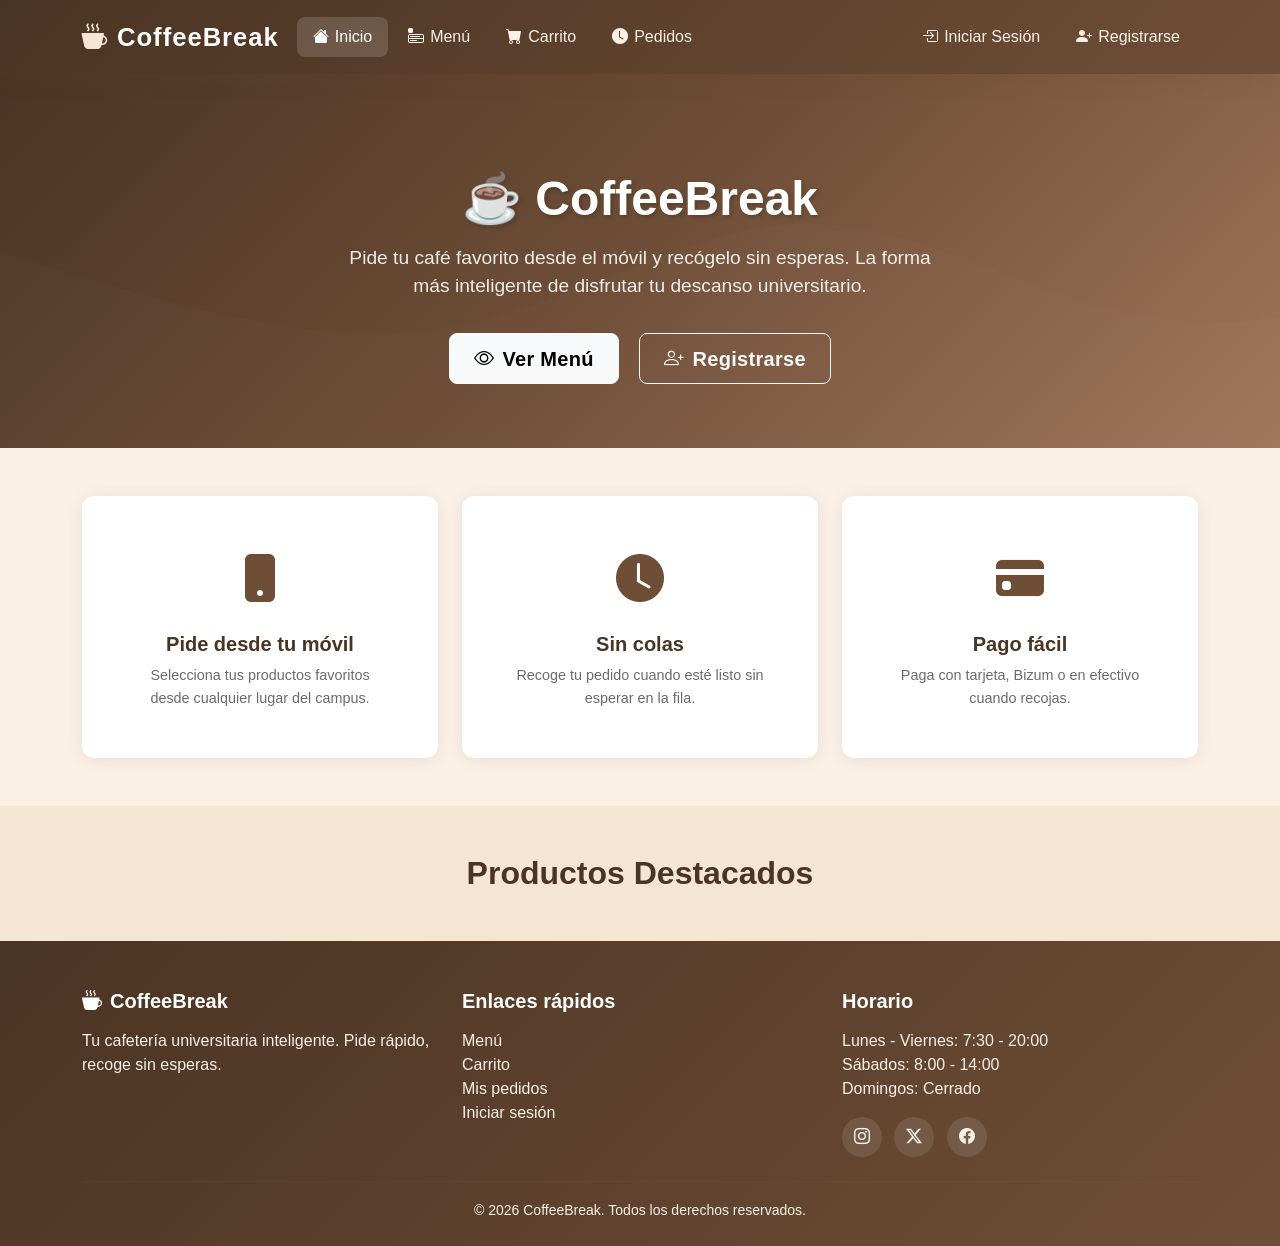
==== web/index.html @ a4898ccf "Initial commit: CoffeeBreak project - Full Stack web application for university cafeteria" ====
<!DOCTYPE html>
<html lang="es">
<head>
    <meta charset="UTF-8">
    <meta name="viewport" content="width=device-width, initial-scale=1.0">
    <title>CoffeeBreak - Cafetería Universitaria</title>
    <link href="https://cdn.jsdelivr.net/npm/bootstrap@5.3.0/dist/css/bootstrap.min.css" rel="stylesheet">
    <link href="https://cdn.jsdelivr.net/npm/bootstrap-icons@1.10.0/font/bootstrap-icons.css" rel="stylesheet">
    <link href="css/styles.css" rel="stylesheet">
</head>
<body>
    <div id="loaderGlobal" class="loader-container">
        <div class="loader"></div>
    </div>

    <div id="toastContainer" class="toast-container"></div>

    <nav class="navbar navbar-expand-lg navbar-dark sticky-top">
        <div class="container">
            <a class="navbar-brand" href="index.html"><i class="bi bi-cup-hot-fill"></i>CoffeeBreak</a>
            <button class="navbar-toggler" type="button" data-bs-toggle="collapse" data-bs-target="#navbarNav">
                <span class="navbar-toggler-icon"></span>
            </button>
            <div class="collapse navbar-collapse" id="navbarNav">
                <ul class="navbar-nav me-auto">
                    <li class="nav-item">
                        <a class="nav-link active" href="index.html"><i class="bi bi-house-fill"></i>Inicio</a>
                    </li>
                    <li class="nav-item">
                        <a class="nav-link" href="menu.html"><i class="bi bi-menu-app-fill"></i>Menú</a>
                    </li>
                    <li class="nav-item">
                        <a class="nav-link" href="carrito.html"><i class="bi bi-cart-fill"></i>Carrito <span class="carrito-badge">0</span></a>
                    </li>
                    <li class="nav-item">
                        <a class="nav-link" href="historial.html"><i class="bi bi-clock-fill"></i>Pedidos</a>
                    </li>
                </ul>
                <ul class="navbar-nav">
                    <li class="nav-item" id="navLogin">
                        <a class="nav-link" href="login.html"><i class="bi bi-box-arrow-in-right"></i>Iniciar Sesión</a>
                    </li>
                    <li class="nav-item" id="navRegistro">
                        <a class="nav-link" href="registro.html"><i class="bi bi-person-plus-fill"></i>Registrarse</a>
                    </li>
                    <li class="nav-item" id="navPerfil" style="display:none;">
                        <a class="nav-link" href="historial.html"><i class="bi bi-person-fill"></i><span id="navUsuario">Usuario</span></a>
                    </li>
                    <li class="nav-item" id="navCerrarSesion" style="display:none;">
                        <a class="nav-link" href="#" onclick="cerrarSesion()"><i class="bi bi-box-arrow-right"></i>Cerrar Sesión</a>
                    </li>
                </ul>
            </div>
        </div>
    </nav>

    <section class="hero-section">
        <div class="container position-relative">
            <h1 class="animacion-fade">☕ CoffeeBreak</h1>
            <p class="animacion-fade">Pide tu café favorito desde el móvil y recógelo sin esperas. La forma más inteligente de disfrutar tu descanso universitario.</p>
            <div class="mt-4 animacion-fade">
                <a href="menu.html" class="btn btn-light btn-lg me-3"><i class="bi bi-eye me-2"></i>Ver Menú</a>
                <a href="registro.html" class="btn btn-outline-light btn-lg"><i class="bi bi-person-plus me-2"></i>Registrarse</a>
            </div>
        </div>
    </section>

    <section class="py-5">
        <div class="container">
            <div class="row g-4">
                <div class="col-md-4 animacion-fade">
                    <div class="card text-center h-100 p-4">
                        <div class="card-body">
                            <i class="bi bi-phone-fill" style="font-size: 3rem; color: var(--color-cafe);"></i>
                            <h5 class="card-title mt-3">Pide desde tu móvil</h5>
                            <p class="card-text">Selecciona tus productos favoritos desde cualquier lugar del campus.</p>
                        </div>
                    </div>
                </div>
                <div class="col-md-4 animacion-fade">
                    <div class="card text-center h-100 p-4">
                        <div class="card-body">
                            <i class="bi bi-clock-fill" style="font-size: 3rem; color: var(--color-cafe);"></i>
                            <h5 class="card-title mt-3">Sin colas</h5>
                            <p class="card-text">Recoge tu pedido cuando esté listo sin esperar en la fila.</p>
                        </div>
                    </div>
                </div>
                <div class="col-md-4 animacion-fade">
                    <div class="card text-center h-100 p-4">
                        <div class="card-body">
                            <i class="bi bi-credit-card-fill" style="font-size: 3rem; color: var(--color-cafe);"></i>
                            <h5 class="card-title mt-3">Pago fácil</h5>
                            <p class="card-text">Paga con tarjeta, Bizum o en efectivo cuando recojas.</p>
                        </div>
                    </div>
                </div>
            </div>
        </div>
    </section>

    <section class="py-5" style="background: var(--color-beige);">
        <div class="container">
            <h2 class="text-center fw-bold mb-4" style="color: var(--color-cafe-oscuro);">Productos Destacados</h2>
            <div class="row g-4" id="destacadosContainer"></div>
        </div>
    </section>

    <footer class="footer">
        <div class="container">
            <div class="row g-4">
                <div class="col-md-4">
                    <h5><i class="bi bi-cup-hot-fill me-2"></i>CoffeeBreak</h5>
                    <p>Tu cafetería universitaria inteligente. Pide rápido, recoge sin esperas.</p>
                </div>
                <div class="col-md-4">
                    <h5>Enlaces rápidos</h5>
                    <ul class="list-unstyled">
                        <li><a href="menu.html">Menú</a></li>
                        <li><a href="carrito.html">Carrito</a></li>
                        <li><a href="historial.html">Mis pedidos</a></li>
                        <li><a href="login.html">Iniciar sesión</a></li>
                    </ul>
                </div>
                <div class="col-md-4">
                    <h5>Horario</h5>
                    <ul class="list-unstyled">
                        <li>Lunes - Viernes: 7:30 - 20:00</li>
                        <li>Sábados: 8:00 - 14:00</li>
                        <li>Domingos: Cerrado</li>
                    </ul>
                    <div class="social-icons mt-3">
                        <a href="#"><i class="bi bi-instagram"></i></a>
                        <a href="#"><i class="bi bi-twitter-x"></i></a>
                        <a href="#"><i class="bi bi-facebook"></i></a>
                    </div>
                </div>
            </div>
            <hr class="mt-4" style="border-color: rgba(255,255,255,0.1);">
            <p class="text-center mb-0"><small>&copy; 2026 CoffeeBreak. Todos los derechos reservados.</small></p>
        </div>
    </footer>

    <script src="https://cdn.jsdelivr.net/npm/bootstrap@5.3.0/dist/js/bootstrap.bundle.min.js"></script>
    <script src="js/api.js"></script>
    <script src="js/validaciones.js"></script>
    <script src="js/carrito.js"></script>
    <script src="js/main.js"></script>
    <script>
        document.addEventListener('DOMContentLoaded', async function() {
            try {
                const productos = await API.get(API.getBaseUrl() + '/api/productos');
                const destacados = productos.slice(0, 4);
                const container = document.getElementById('destacadosContainer');
                if (!container) return;
                if (destacados.length === 0) {
                    container.innerHTML = '<p class="text-center text-muted">No hay productos disponibles</p>';
                    return;
                }
                destacados.forEach(producto => {
                    const col = document.createElement('div');
                    col.className = 'col-md-6 col-lg-3';
                    col.innerHTML = `
                        <div class="card h-100 producto-card animacion-fade">
                            <div class="card-img-top d-flex align-items-center justify-content-center">
                                <i class="bi ${obtenerIconoProducto(producto.idCategoria)}" style="font-size: 3rem; color: var(--color-cafe);"></i>
                            </div>
                            <div class="card-body d-flex flex-column">
                                <h5 class="card-title">${producto.nombreProducto}</h5>
                                <p class="card-text flex-grow-1">${producto.descripcion || ''}</p>
                                <p class="precio">${producto.precio.toFixed(2)} €</p>
                                <button class="btn btn-primary w-100" onclick="Carrito.agregar({idProducto: ${producto.idProducto}, nombreProducto: '${producto.nombreProducto.replace(/'/g, "\\'")}', precio: ${producto.precio}}, 1)">
                                    <i class="bi bi-cart-plus me-2"></i>Añadir
                                </button>
                            </div>
                        </div>
                    `;
                    container.appendChild(col);
                });
            } catch (error) {
                console.error('Error cargando destacados:', error);
            }
        });

        function obtenerIconoProducto(idCategoria) {
            const iconos = {1: 'bi-cup-hot-fill', 2: 'bi-droplet-fill', 3: 'bi-basket-fill', 4: 'bi-egg-fried'};
            return iconos[idCategoria] || 'bi-box-seam-fill';
        }
    </script>
</body>
</html>
---- web/css/styles.css ----
:root {
    --color-cafe: #6F4E37;
    --color-cafe-claro: #A0765A;
    --color-cafe-oscuro: #4A3423;
    --color-beige: #F5E6D3;
    --color-beige-claro: #FAF0E6;
    --color-blanco: #FFFFFF;
    --color-texto: #2D2D2D;
    --color-texto-claro: #6B6B6B;
    --color-exito: #28A745;
    --color-peligro: #DC3545;
    --color-info: #17A2B8;
    --sombra-suave: 0 2px 15px rgba(111, 78, 55, 0.1);
    --sombra-media: 0 4px 20px rgba(111, 78, 55, 0.15);
    --sombra-fuerte: 0 8px 30px rgba(111, 78, 55, 0.2);
    --transicion: all 0.3s ease;
    --radio-borde: 12px;
}

* {
    margin: 0;
    padding: 0;
    box-sizing: border-box;
}

body {
    font-family: 'Segoe UI', Tahoma, Geneva, Verdana, sans-serif;
    background-color: var(--color-beige-claro);
    color: var(--color-texto);
    min-height: 100vh;
    display: flex;
    flex-direction: column;
}

.navbar {
    background: linear-gradient(135deg, var(--color-cafe-oscuro), var(--color-cafe)) !important;
    box-shadow: var(--sombra-media);
    padding: 0.8rem 0;
}

.navbar-brand {
    font-weight: 800;
    font-size: 1.6rem;
    color: var(--color-blanco) !important;
    letter-spacing: 1px;
}

.navbar-brand i {
    margin-right: 8px;
    color: var(--color-beige);
}

.nav-link {
    color: var(--color-beige-claro) !important;
    font-weight: 500;
    transition: var(--transicion);
    position: relative;
    padding: 0.5rem 1rem !important;
    margin: 0 2px;
    border-radius: 8px;
}

.nav-link:hover {
    background-color: rgba(255, 255, 255, 0.1);
    color: var(--color-blanco) !important;
    transform: translateY(-1px);
}

.nav-link.active {
    background-color: rgba(255, 255, 255, 0.15);
    color: var(--color-blanco) !important;
}

.nav-link i {
    margin-right: 6px;
}

.carrito-badge {
    background-color: var(--color-beige);
    color: var(--color-cafe-oscuro);
    font-size: 0.7rem;
    padding: 2px 6px;
    border-radius: 50%;
    margin-left: 4px;
    font-weight: 700;
}

.hero-section {
    background: linear-gradient(135deg, var(--color-cafe-oscuro), var(--color-cafe), var(--color-cafe-claro));
    color: var(--color-blanco);
    padding: 6rem 0 4rem;
    text-align: center;
    position: relative;
    overflow: hidden;
}

.hero-section::before {
    content: '';
    position: absolute;
    top: 0;
    left: 0;
    right: 0;
    bottom: 0;
    background: url('data:image/svg+xml,<svg xmlns="http://www.w3.org/2000/svg" viewBox="0 0 1440 320"><path fill="rgba(255,255,255,0.05)" d="M0,96L48,112C96,128,192,160,288,186.7C384,213,480,235,576,213.3C672,192,768,128,864,128C960,128,1056,192,1152,208C1248,224,1344,192,1392,176L1440,160L1440,320L1392,320C1344,320,1248,320,1152,320C1056,320,960,320,864,320C768,320,672,320,576,320C480,320,384,320,288,320C192,320,96,320,48,320L0,320Z"></path></svg>') no-repeat bottom;
    background-size: cover;
    opacity: 0.3;
}

.hero-section h1 {
    font-size: 3rem;
    font-weight: 800;
    margin-bottom: 1rem;
    text-shadow: 2px 2px 4px rgba(0,0,0,0.2);
}

.hero-section p {
    font-size: 1.2rem;
    opacity: 0.9;
    max-width: 600px;
    margin: 0 auto 2rem;
}

.card {
    background: var(--color-blanco);
    border: none;
    border-radius: var(--radio-borde);
    box-shadow: var(--sombra-suave);
    transition: var(--transicion);
    overflow: hidden;
    height: 100%;
}

.card:hover {
    transform: translateY(-5px);
    box-shadow: var(--sombra-fuerte);
}

.card-img-top {
    height: 200px;
    object-fit: cover;
    background: linear-gradient(135deg, var(--color-beige), var(--color-beige-claro));
}

.card-body {
    padding: 1.5rem;
}

.card-title {
    font-weight: 700;
    color: var(--color-cafe-oscuro);
    margin-bottom: 0.5rem;
}

.card-text {
    color: var(--color-texto-claro);
    font-size: 0.9rem;
    line-height: 1.6;
}

.card .precio {
    font-size: 1.4rem;
    font-weight: 800;
    color: var(--color-cafe);
    margin: 0.5rem 0;
}

.btn {
    border-radius: 8px;
    font-weight: 600;
    padding: 0.6rem 1.5rem;
    transition: var(--transicion);
    text-transform: none;
    letter-spacing: 0.3px;
}

.btn-primary {
    background: linear-gradient(135deg, var(--color-cafe), var(--color-cafe-claro));
    border: none;
    color: var(--color-blanco);
}

.btn-primary:hover {
    background: linear-gradient(135deg, var(--color-cafe-oscuro), var(--color-cafe));
    transform: translateY(-2px);
    box-shadow: 0 4px 15px rgba(111, 78, 55, 0.3);
}

.btn-outline-primary {
    border: 2px solid var(--color-cafe);
    color: var(--color-cafe);
    background: transparent;
}

.btn-outline-primary:hover {
    background: var(--color-cafe);
    color: var(--color-blanco);
    transform: translateY(-2px);
}

.btn-danger {
    background: linear-gradient(135deg, var(--color-peligro), #c82333);
    border: none;
}

.btn-danger:hover {
    transform: translateY(-2px);
    box-shadow: 0 4px 15px rgba(220, 53, 69, 0.3);
}

.btn-success {
    background: linear-gradient(135deg, var(--color-exito), #218838);
    border: none;
}

.btn-success:hover {
    transform: translateY(-2px);
    box-shadow: 0 4px 15px rgba(40, 167, 69, 0.3);
}

.form-control {
    border-radius: 8px;
    border: 2px solid #E8D5C4;
    padding: 0.7rem 1rem;
    transition: var(--transicion);
}

.form-control:focus {
    border-color: var(--color-cafe);
    box-shadow: 0 0 0 0.2rem rgba(111, 78, 55, 0.15);
}

.form-label {
    font-weight: 600;
    color: var(--color-cafe-oscuro);
    margin-bottom: 0.4rem;
}

.page-header {
    background: linear-gradient(135deg, var(--color-cafe-oscuro), var(--color-cafe));
    color: var(--color-blanco);
    padding: 3rem 0;
    margin-bottom: 2rem;
}

.page-header h1 {
    font-weight: 800;
    margin-bottom: 0.5rem;
}

.page-header p {
    opacity: 0.9;
    margin: 0;
}

.categoria-btn {
    border: 2px solid var(--color-cafe);
    color: var(--color-cafe);
    background: var(--color-blanco);
    border-radius: 25px;
    padding: 0.5rem 1.5rem;
    font-weight: 600;
    transition: var(--transicion);
    cursor: pointer;
}

.categoria-btn:hover, .categoria-btn.active {
    background: var(--color-cafe);
    color: var(--color-blanco);
    transform: translateY(-2px);
}

.carrito-item {
    background: var(--color-blanco);
    border-radius: var(--radio-borde);
    padding: 1.5rem;
    margin-bottom: 1rem;
    box-shadow: var(--sombra-suave);
    transition: var(--transicion);
}

.carrito-item:hover {
    box-shadow: var(--sombra-media);
}

.carrito-item .item-nombre {
    font-weight: 700;
    color: var(--color-cafe-oscuro);
}

.carrito-item .item-precio {
    color: var(--color-cafe);
    font-weight: 700;
}

.carrito-resumen {
    background: var(--color-blanco);
    border-radius: var(--radio-borde);
    padding: 2rem;
    box-shadow: var(--sombra-suave);
    position: sticky;
    top: 100px;
}

.carrito-resumen h5 {
    font-weight: 700;
    color: var(--color-cafe-oscuro);
    margin-bottom: 1.5rem;
    padding-bottom: 1rem;
    border-bottom: 2px solid var(--color-beige);
}

.carrito-resumen .resumen-linea {
    display: flex;
    justify-content: space-between;
    padding: 0.5rem 0;
    color: var(--color-texto-claro);
}

.carrito-resumen .resumen-total {
    display: flex;
    justify-content: space-between;
    padding: 1rem 0 0;
    margin-top: 0.5rem;
    border-top: 2px solid var(--color-beige);
    font-size: 1.2rem;
    font-weight: 800;
    color: var(--color-cafe-oscuro);
}

.metodo-pago-card {
    border: 2px solid #E8D5C4;
    border-radius: var(--radio-borde);
    padding: 1.5rem;
    cursor: pointer;
    transition: var(--transicion);
    text-align: center;
}

.metodo-pago-card:hover, .metodo-pago-card.selected {
    border-color: var(--color-cafe);
    background-color: var(--color-beige-claro);
    transform: translateY(-3px);
}

.metodo-pago-card i {
    font-size: 2.5rem;
    color: var(--color-cafe);
    margin-bottom: 0.5rem;
}

.metodo-pago-card h6 {
    font-weight: 700;
    color: var(--color-cafe-oscuro);
    margin: 0;
}

.estado-badge {
    padding: 0.4rem 1rem;
    border-radius: 25px;
    font-size: 0.85rem;
    font-weight: 600;
}

.estado-pendiente {
    background-color: #FFF3CD;
    color: #856404;
}

.estado-preparacion {
    background-color: #CCE5FF;
    color: #004085;
}

.estado-listo {
    background-color: #D4EDDA;
    color: #155724;
}

.estado-entregado {
    background-color: #E2E3E5;
    color: #383D41;
}

.footer {
    background: linear-gradient(135deg, var(--color-cafe-oscuro), var(--color-cafe));
    color: var(--color-beige-claro);
    padding: 3rem 0 1.5rem;
    margin-top: auto;
}

.footer h5 {
    font-weight: 700;
    color: var(--color-blanco);
    margin-bottom: 1rem;
}

.footer a {
    color: var(--color-beige-claro);
    text-decoration: none;
    transition: var(--transicion);
}

.footer a:hover {
    color: var(--color-blanco);
    padding-left: 5px;
}

.footer .social-icons a {
    display: inline-block;
    width: 40px;
    height: 40px;
    line-height: 40px;
    text-align: center;
    background: rgba(255,255,255,0.1);
    border-radius: 50%;
    margin-right: 8px;
    transition: var(--transicion);
}

.footer .social-icons a:hover {
    background: var(--color-blanco);
    color: var(--color-cafe);
    padding-left: 0;
}

.toast-container {
    position: fixed;
    top: 90px;
    right: 20px;
    z-index: 9999;
}

.loader-container {
    position: fixed;
    top: 0;
    left: 0;
    right: 0;
    bottom: 0;
    background: rgba(255,255,255,0.9);
    display: flex;
    justify-content: center;
    align-items: center;
    z-index: 99999;
    display: none;
}

.loader {
    width: 60px;
    height: 60px;
    border: 4px solid var(--color-beige);
    border-top: 4px solid var(--color-cafe);
    border-radius: 50%;
    animation: spin 0.8s linear infinite;
}

@keyframes spin {
    0% { transform: rotate(0deg); }
    100% { transform: rotate(360deg); }
}

.auth-container {
    max-width: 450px;
    margin: 3rem auto;
}

.auth-card {
    background: var(--color-blanco);
    border-radius: var(--radio-borde);
    box-shadow: var(--sombra-fuerte);
    padding: 2.5rem;
}

.auth-card h3 {
    color: var(--color-cafe-oscuro);
    font-weight: 800;
    margin-bottom: 0.5rem;
    text-align: center;
}

.auth-card .subtitle {
    color: var(--color-texto-claro);
    text-align: center;
    margin-bottom: 2rem;
}

.auth-card .auth-icon {
    width: 80px;
    height: 80px;
    background: linear-gradient(135deg, var(--color-beige), var(--color-beige-claro));
    border-radius: 50%;
    display: flex;
    align-items: center;
    justify-content: center;
    margin: 0 auto 1.5rem;
}

.auth-card .auth-icon i {
    font-size: 2.5rem;
    color: var(--color-cafe);
}

.animacion-fade {
    animation: fadeIn 0.5s ease;
}

@keyframes fadeIn {
    from { opacity: 0; transform: translateY(20px); }
    to { opacity: 1; transform: translateY(0); }
}

.animacion-slide {
    animation: slideIn 0.4s ease;
}

@keyframes slideIn {
    from { opacity: 0; transform: translateX(-20px); }
    to { opacity: 1; transform: translateX(0); }
}

.producto-card .card-img-top {
    height: 180px;
    display: flex;
    align-items: center;
    justify-content: center;
    font-size: 3rem;
    color: var(--color-cafe);
}

.cantidad-control {
    display: inline-flex;
    align-items: center;
    border: 2px solid #E8D5C4;
    border-radius: 8px;
    overflow: hidden;
}

.cantidad-control button {
    border: none;
    background: var(--color-beige-claro);
    padding: 0.4rem 0.8rem;
    font-weight: 700;
    cursor: pointer;
    transition: var(--transicion);
    color: var(--color-cafe-oscuro);
}

.cantidad-control button:hover {
    background: var(--color-beige);
}

.cantidad-control input {
    width: 50px;
    text-align: center;
    border: none;
    padding: 0.4rem;
    font-weight: 600;
}

.empty-state {
    text-align: center;
    padding: 4rem 2rem;
}

.empty-state i {
    font-size: 4rem;
    color: var(--color-texto-claro);
    opacity: 0.3;
    margin-bottom: 1rem;
}

.empty-state h4 {
    color: var(--color-texto-claro);
    margin-bottom: 0.5rem;
}

@media (max-width: 768px) {
    .hero-section h1 {
        font-size: 2rem;
    }
    .hero-section p {
        font-size: 1rem;
    }
    .page-header {
        padding: 2rem 0;
    }
    .auth-container {
        margin: 2rem 1rem;
    }
    .card-img-top {
        height: 150px;
    }
}

@media (max-width: 576px) {
    .navbar-brand {
        font-size: 1.2rem;
    }
    .hero-section {
        padding: 4rem 0 3rem;
    }
    .hero-section h1 {
        font-size: 1.6rem;
    }
}
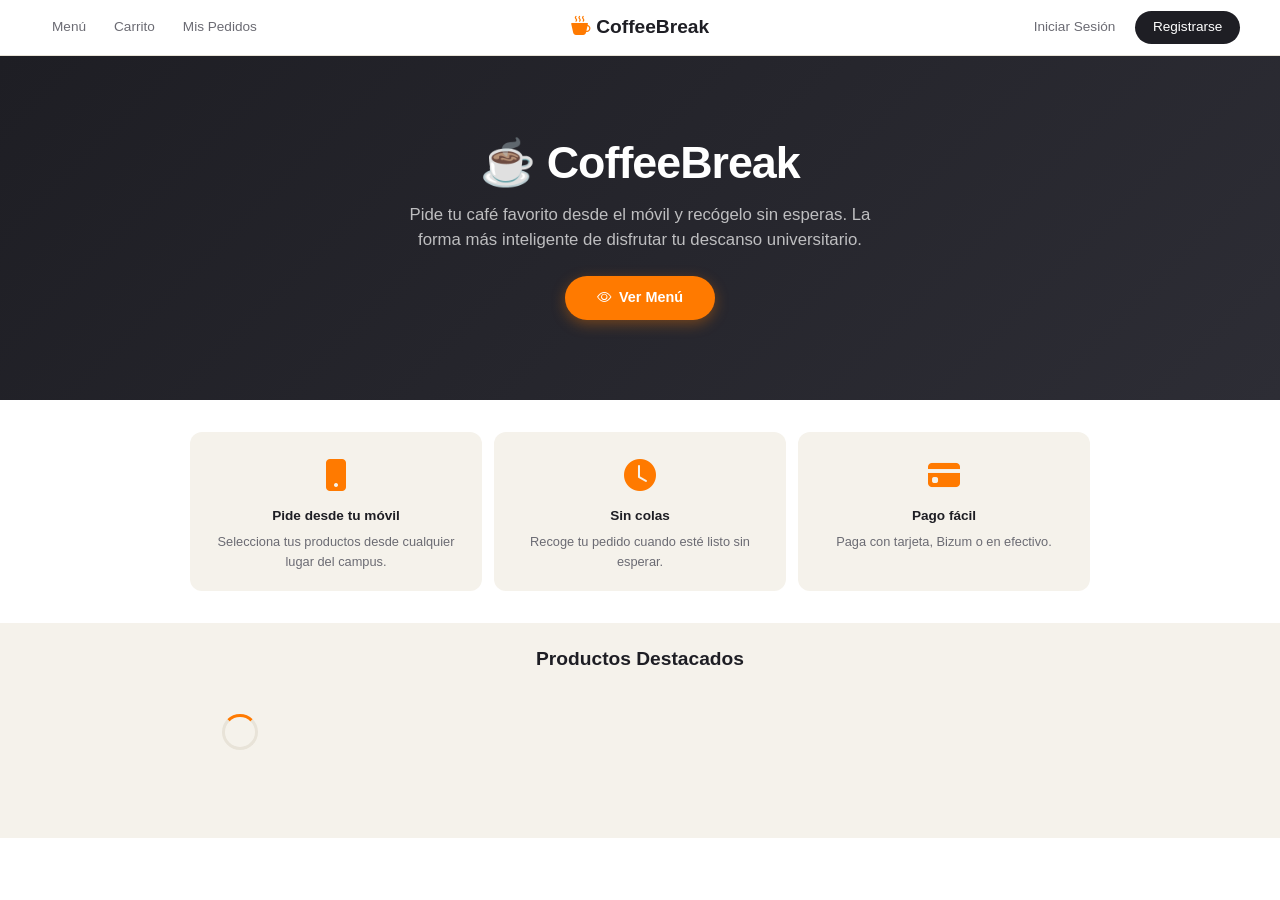
==== commit 5a766f94: "feat: diseño responsive, desktop nav y mejoras en historial" ====
--- a/web/index.html
+++ b/web/index.html
@@ -2,7 +2,7 @@
 <html lang="es">
 <head>
     <meta charset="UTF-8">
-    <meta name="viewport" content="width=device-width, initial-scale=1.0">
+    <meta name="viewport" content="width=device-width, initial-scale=1.0, maximum-scale=1.0, user-scalable=no">
     <title>CoffeeBreak - Cafetería Universitaria</title>
     <link href="https://cdn.jsdelivr.net/npm/bootstrap@5.3.0/dist/css/bootstrap.min.css" rel="stylesheet">
     <link href="https://cdn.jsdelivr.net/npm/bootstrap-icons@1.10.0/font/bootstrap-icons.css" rel="stylesheet">
@@ -12,134 +12,110 @@
     <div id="loaderGlobal" class="loader-container">
         <div class="loader"></div>
     </div>
-
     <div id="toastContainer" class="toast-container"></div>
 
-    <nav class="navbar navbar-expand-lg navbar-dark sticky-top">
-        <div class="container">
-            <a class="navbar-brand" href="index.html"><i class="bi bi-cup-hot-fill"></i>CoffeeBreak</a>
-            <button class="navbar-toggler" type="button" data-bs-toggle="collapse" data-bs-target="#navbarNav">
-                <span class="navbar-toggler-icon"></span>
-            </button>
-            <div class="collapse navbar-collapse" id="navbarNav">
-                <ul class="navbar-nav me-auto">
-                    <li class="nav-item">
-                        <a class="nav-link active" href="index.html"><i class="bi bi-house-fill"></i>Inicio</a>
-                    </li>
-                    <li class="nav-item">
-                        <a class="nav-link" href="menu.html"><i class="bi bi-menu-app-fill"></i>Menú</a>
-                    </li>
-                    <li class="nav-item">
-                        <a class="nav-link" href="carrito.html"><i class="bi bi-cart-fill"></i>Carrito <span class="carrito-badge">0</span></a>
-                    </li>
-                    <li class="nav-item">
-                        <a class="nav-link" href="historial.html"><i class="bi bi-clock-fill"></i>Pedidos</a>
-                    </li>
-                </ul>
-                <ul class="navbar-nav">
-                    <li class="nav-item" id="navLogin">
-                        <a class="nav-link" href="login.html"><i class="bi bi-box-arrow-in-right"></i>Iniciar Sesión</a>
-                    </li>
-                    <li class="nav-item" id="navRegistro">
-                        <a class="nav-link" href="registro.html"><i class="bi bi-person-plus-fill"></i>Registrarse</a>
-                    </li>
-                    <li class="nav-item" id="navPerfil" style="display:none;">
-                        <a class="nav-link" href="historial.html"><i class="bi bi-person-fill"></i><span id="navUsuario">Usuario</span></a>
-                    </li>
-                    <li class="nav-item" id="navCerrarSesion" style="display:none;">
-                        <a class="nav-link" href="#" onclick="cerrarSesion()"><i class="bi bi-box-arrow-right"></i>Cerrar Sesión</a>
-                    </li>
-                </ul>
+    <!-- DESKTOP NAV -->
+    <nav class="desktop-nav">
+        <div class="dnav-inner">
+            <div class="dnav-left">
+                <div class="dnav-links">
+                    <a href="menu.html">Menú</a>
+                    <a href="carrito.html">Carrito</a>
+                    <a href="historial.html">Mis Pedidos</a>
+                </div>
+            </div>
+            <a href="index.html" class="dnav-center dnav-brand"><i class="bi bi-cup-hot-fill"></i>CoffeeBreak</a>
+            <div class="dnav-right">
+                <div class="dnav-guest">
+                    <a href="login.html">Iniciar Sesión</a>
+                    <a href="registro.html" class="dnav-btn">Registrarse</a>
+                </div>
+                <div class="dnav-user">
+                    <span class="dnav-user-name"><i class="bi bi-person-fill"></i><span id="dnavUserName">Usuario</span></span>
+                    <a href="#" onclick="cerrarSesion()">Cerrar Sesión</a>
+                </div>
             </div>
         </div>
     </nav>
 
-    <section class="hero-section">
-        <div class="container position-relative">
-            <h1 class="animacion-fade">☕ CoffeeBreak</h1>
-            <p class="animacion-fade">Pide tu café favorito desde el móvil y recógelo sin esperas. La forma más inteligente de disfrutar tu descanso universitario.</p>
-            <div class="mt-4 animacion-fade">
-                <a href="menu.html" class="btn btn-light btn-lg me-3"><i class="bi bi-eye me-2"></i>Ver Menú</a>
-                <a href="registro.html" class="btn btn-outline-light btn-lg"><i class="bi bi-person-plus me-2"></i>Registrarse</a>
+    <!-- DRAWER OVERLAY -->
+    <div class="drawer-overlay" id="drawerOverlay" onclick="cerrarDrawer()"></div>
+
+    <!-- DRAWER -->
+    <div class="drawer" id="drawer">
+        <div class="drawer-header">
+            <div class="brand"><i class="bi bi-cup-hot-fill"></i> CoffeeBreak</div>
+        </div>
+        <div class="drawer-user nav-user" style="display:none;">
+            <div class="avatar" id="drawerAvatar">U</div>
+            <div>
+                <div class="user-name" id="drawerUserName">Usuario</div>
+                <div class="user-email" id="drawerUserEmail">usuario@email.com</div>
+            </div>
+        </div>
+        <div class="drawer-nav">
+            <a href="index.html" class="active"><i class="bi bi-house-fill"></i>Inicio</a>
+            <a href="menu.html"><i class="bi bi-menu-app-fill"></i>Menú</a>
+            <a href="carrito.html"><i class="bi bi-cart-fill"></i>Carrito</a>
+            <a href="historial.html"><i class="bi bi-clock-fill"></i>Mis Pedidos</a>
+            <a href="login.html" class="nav-guest"><i class="bi bi-box-arrow-in-right"></i>Iniciar Sesión</a>
+            <a href="registro.html" class="nav-guest"><i class="bi bi-person-plus-fill"></i>Registrarse</a>
+            <a href="#" class="nav-user" style="display:none;" onclick="cerrarSesion()"><i class="bi bi-box-arrow-right"></i>Cerrar Sesión</a>
+        </div>
+        <div class="drawer-footer">
+            <small style="color:var(--texto-claro);">CoffeeBreak v1.0</small>
+        </div>
+    </div>
+
+    <!-- APP BAR -->
+    <div class="app-bar">
+        <button class="btn-icon" onclick="abrirDrawer()"><i class="bi bi-list"></i></button>
+        <a href="index.html" class="brand"><i class="bi bi-cup-hot-fill"></i>CoffeeBreak</a>
+        <div class="app-bar-right">
+            <a href="carrito.html" class="btn-icon">
+                <i class="bi bi-cart-fill"></i>
+                <span class="carrito-badge-mobile" id="cartBadgeMobile">0</span>
+            </a>
+        </div>
+    </div>
+
+    <!-- HERO -->
+    <section class="hero-modern">
+        <h1>☕ CoffeeBreak</h1>
+        <p>Pide tu café favorito desde el móvil y recógelo sin esperas. La forma más inteligente de disfrutar tu descanso universitario.</p>
+        <a href="menu.html" class="btn-hero"><i class="bi bi-eye me-2"></i>Ver Menú</a>
+    </section>
+
+    <!-- FEATURES -->
+    <section style="padding:2rem 1rem;">
+        <div style="display:grid; grid-template-columns:1fr 1fr 1fr; gap:0.75rem; max-width:900px; margin:0 auto;">
+            <div style="background:var(--avena); border-radius:var(--radio); padding:1.25rem; text-align:center;">
+                <i class="bi bi-phone-fill" style="font-size:2rem; color:var(--caramelo);"></i>
+                <h5 style="font-weight:700; font-size:0.85rem; margin-top:0.5rem; color:var(--espresso);">Pide desde tu móvil</h5>
+                <p style="font-size:0.8rem; color:var(--texto-secundario); margin:0;">Selecciona tus productos desde cualquier lugar del campus.</p>
+            </div>
+            <div style="background:var(--avena); border-radius:var(--radio); padding:1.25rem; text-align:center;">
+                <i class="bi bi-clock-fill" style="font-size:2rem; color:var(--caramelo);"></i>
+                <h5 style="font-weight:700; font-size:0.85rem; margin-top:0.5rem; color:var(--espresso);">Sin colas</h5>
+                <p style="font-size:0.8rem; color:var(--texto-secundario); margin:0;">Recoge tu pedido cuando esté listo sin esperar.</p>
+            </div>
+            <div style="background:var(--avena); border-radius:var(--radio); padding:1.25rem; text-align:center;">
+                <i class="bi bi-credit-card-fill" style="font-size:2rem; color:var(--caramelo);"></i>
+                <h5 style="font-weight:700; font-size:0.85rem; margin-top:0.5rem; color:var(--espresso);">Pago fácil</h5>
+                <p style="font-size:0.8rem; color:var(--texto-secundario); margin:0;">Paga con tarjeta, Bizum o en efectivo.</p>
             </div>
         </div>
     </section>
 
-    <section class="py-5">
-        <div class="container">
-            <div class="row g-4">
-                <div class="col-md-4 animacion-fade">
-                    <div class="card text-center h-100 p-4">
-                        <div class="card-body">
-                            <i class="bi bi-phone-fill" style="font-size: 3rem; color: var(--color-cafe);"></i>
-                            <h5 class="card-title mt-3">Pide desde tu móvil</h5>
-                            <p class="card-text">Selecciona tus productos favoritos desde cualquier lugar del campus.</p>
-                        </div>
-                    </div>
-                </div>
-                <div class="col-md-4 animacion-fade">
-                    <div class="card text-center h-100 p-4">
-                        <div class="card-body">
-                            <i class="bi bi-clock-fill" style="font-size: 3rem; color: var(--color-cafe);"></i>
-                            <h5 class="card-title mt-3">Sin colas</h5>
-                            <p class="card-text">Recoge tu pedido cuando esté listo sin esperar en la fila.</p>
-                        </div>
-                    </div>
-                </div>
-                <div class="col-md-4 animacion-fade">
-                    <div class="card text-center h-100 p-4">
-                        <div class="card-body">
-                            <i class="bi bi-credit-card-fill" style="font-size: 3rem; color: var(--color-cafe);"></i>
-                            <h5 class="card-title mt-3">Pago fácil</h5>
-                            <p class="card-text">Paga con tarjeta, Bizum o en efectivo cuando recojas.</p>
-                        </div>
-                    </div>
-                </div>
+    <!-- DESTACADOS -->
+    <section style="padding:1.5rem 1rem 2.5rem; background:var(--avena);">
+        <h2 style="font-weight:800; font-size:1.2rem; text-align:center; color:var(--espresso); margin-bottom:1rem;">Productos Destacados</h2>
+        <div class="product-grid" id="destacadosContainer" style="max-width:900px; margin:0 auto;">
+            <div style="grid-column:1/-1; text-align:center; padding:1rem;">
+                <div class="loader"></div>
             </div>
         </div>
     </section>
-
-    <section class="py-5" style="background: var(--color-beige);">
-        <div class="container">
-            <h2 class="text-center fw-bold mb-4" style="color: var(--color-cafe-oscuro);">Productos Destacados</h2>
-            <div class="row g-4" id="destacadosContainer"></div>
-        </div>
-    </section>
-
-    <footer class="footer">
-        <div class="container">
-            <div class="row g-4">
-                <div class="col-md-4">
-                    <h5><i class="bi bi-cup-hot-fill me-2"></i>CoffeeBreak</h5>
-                    <p>Tu cafetería universitaria inteligente. Pide rápido, recoge sin esperas.</p>
-                </div>
-                <div class="col-md-4">
-                    <h5>Enlaces rápidos</h5>
-                    <ul class="list-unstyled">
-                        <li><a href="menu.html">Menú</a></li>
-                        <li><a href="carrito.html">Carrito</a></li>
-                        <li><a href="historial.html">Mis pedidos</a></li>
-                        <li><a href="login.html">Iniciar sesión</a></li>
-                    </ul>
-                </div>
-                <div class="col-md-4">
-                    <h5>Horario</h5>
-                    <ul class="list-unstyled">
-                        <li>Lunes - Viernes: 7:30 - 20:00</li>
-                        <li>Sábados: 8:00 - 14:00</li>
-                        <li>Domingos: Cerrado</li>
-                    </ul>
-                    <div class="social-icons mt-3">
-                        <a href="#"><i class="bi bi-instagram"></i></a>
-                        <a href="#"><i class="bi bi-twitter-x"></i></a>
-                        <a href="#"><i class="bi bi-facebook"></i></a>
-                    </div>
-                </div>
-            </div>
-            <hr class="mt-4" style="border-color: rgba(255,255,255,0.1);">
-            <p class="text-center mb-0"><small>&copy; 2026 CoffeeBreak. Todos los derechos reservados.</small></p>
-        </div>
-    </footer>
 
     <script src="https://cdn.jsdelivr.net/npm/bootstrap@5.3.0/dist/js/bootstrap.bundle.min.js"></script>
     <script src="js/api.js"></script>
@@ -154,38 +130,33 @@
                 const container = document.getElementById('destacadosContainer');
                 if (!container) return;
                 if (destacados.length === 0) {
-                    container.innerHTML = '<p class="text-center text-muted">No hay productos disponibles</p>';
+                    container.innerHTML = '<p style="grid-column:1/-1; text-align:center; color:var(--texto-secundario);">No hay productos disponibles</p>';
                     return;
                 }
+                container.innerHTML = '';
                 destacados.forEach(producto => {
-                    const col = document.createElement('div');
-                    col.className = 'col-md-6 col-lg-3';
-                    col.innerHTML = `
-                        <div class="card h-100 producto-card animacion-fade">
-                            <div class="card-img-top d-flex align-items-center justify-content-center">
-                                <i class="bi ${obtenerIconoProducto(producto.idCategoria)}" style="font-size: 3rem; color: var(--color-cafe);"></i>
-                            </div>
-                            <div class="card-body d-flex flex-column">
-                                <h5 class="card-title">${producto.nombreProducto}</h5>
-                                <p class="card-text flex-grow-1">${producto.descripcion || ''}</p>
-                                <p class="precio">${producto.precio.toFixed(2)} €</p>
-                                <button class="btn btn-primary w-100" onclick="Carrito.agregar({idProducto: ${producto.idProducto}, nombreProducto: '${producto.nombreProducto.replace(/'/g, "\\'")}', precio: ${producto.precio}}, 1)">
-                                    <i class="bi bi-cart-plus me-2"></i>Añadir
+                    const iconos = {1:'bi-cup-hot-fill', 2:'bi-droplet-fill', 3:'bi-basket-fill', 4:'bi-egg-fried'};
+                    const icono = iconos[producto.idCategoria] || 'bi-box-seam-fill';
+                    const div = document.createElement('div');
+                    div.className = 'prod-card';
+                    div.innerHTML = `
+                        <div class="prod-img"><i class="bi ${icono}"></i></div>
+                        <div class="prod-body">
+                            <div class="prod-name">${producto.nombreProducto}</div>
+                            <div style="display:flex; justify-content:space-between; align-items:center; margin-top:0.35rem;">
+                                <span class="prod-price">${producto.precio.toFixed(2)} €</span>
+                                <button class="prod-add" onclick="Carrito.agregar({idProducto: ${producto.idProducto}, nombreProducto: '${producto.nombreProducto.replace(/'/g, "\\'")}', precio: ${producto.precio}}, 1)">
+                                    <i class="bi bi-plus-lg"></i>
                                 </button>
                             </div>
                         </div>
                     `;
-                    container.appendChild(col);
+                    container.appendChild(div);
                 });
             } catch (error) {
                 console.error('Error cargando destacados:', error);
             }
         });
-
-        function obtenerIconoProducto(idCategoria) {
-            const iconos = {1: 'bi-cup-hot-fill', 2: 'bi-droplet-fill', 3: 'bi-basket-fill', 4: 'bi-egg-fried'};
-            return iconos[idCategoria] || 'bi-box-seam-fill';
-        }
     </script>
 </body>
 </html>
--- a/web/css/styles.css
+++ b/web/css/styles.css
@@ -1,604 +1,1522 @@
 :root {
-    --color-cafe: #6F4E37;
-    --color-cafe-claro: #A0765A;
-    --color-cafe-oscuro: #4A3423;
-    --color-beige: #F5E6D3;
-    --color-beige-claro: #FAF0E6;
-    --color-blanco: #FFFFFF;
-    --color-texto: #2D2D2D;
-    --color-texto-claro: #6B6B6B;
-    --color-exito: #28A745;
-    --color-peligro: #DC3545;
-    --color-info: #17A2B8;
-    --sombra-suave: 0 2px 15px rgba(111, 78, 55, 0.1);
-    --sombra-media: 0 4px 20px rgba(111, 78, 55, 0.15);
-    --sombra-fuerte: 0 8px 30px rgba(111, 78, 55, 0.2);
-    --transicion: all 0.3s ease;
-    --radio-borde: 12px;
-}
-
-* {
-    margin: 0;
-    padding: 0;
-    box-sizing: border-box;
-}
+    --espresso: #1E1E24;
+    --espresso-claro: #2D2D35;
+    --avena: #F5F2EB;
+    --avena-oscuro: #E8E3D8;
+    --caramelo: #FF7A00;
+    --caramelo-hover: #E66D00;
+    --caramelo-claro: #FF9E40;
+    --blanco: #FFFFFF;
+    --texto-principal: #1E1E24;
+    --texto-secundario: #6B6B73;
+    --texto-claro: #9A9AA3;
+    --exito: #2E7D32;
+    --exito-fondo: #E8F5E9;
+    --peligro: #C62828;
+    --peligro-fondo: #FFEBEE;
+    --info: #1565C0;
+    --info-fondo: #E3F2FD;
+    --sombra-carta: 0 2px 12px rgba(30, 30, 36, 0.08);
+    --sombra-elevada: 0 8px 30px rgba(30, 30, 36, 0.12);
+    --sombra-boton: 0 4px 14px rgba(255, 122, 0, 0.35);
+    --radio: 12px;
+    --radio-pill: 50px;
+    --transicion: all 0.25s cubic-bezier(0.4, 0, 0.2, 1);
+}
+
+* { margin: 0; padding: 0; box-sizing: border-box; }
 
 body {
-    font-family: 'Segoe UI', Tahoma, Geneva, Verdana, sans-serif;
-    background-color: var(--color-beige-claro);
-    color: var(--color-texto);
+    font-family: 'Inter', -apple-system, BlinkMacSystemFont, 'Segoe UI', Roboto, sans-serif;
+    background: var(--blanco);
+    color: var(--texto-principal);
     min-height: 100vh;
     display: flex;
     flex-direction: column;
-}
-
-.navbar {
-    background: linear-gradient(135deg, var(--color-cafe-oscuro), var(--color-cafe)) !important;
-    box-shadow: var(--sombra-media);
-    padding: 0.8rem 0;
-}
-
-.navbar-brand {
-    font-weight: 800;
-    font-size: 1.6rem;
-    color: var(--color-blanco) !important;
-    letter-spacing: 1px;
-}
-
-.navbar-brand i {
-    margin-right: 8px;
-    color: var(--color-beige);
-}
-
-.nav-link {
-    color: var(--color-beige-claro) !important;
-    font-weight: 500;
-    transition: var(--transicion);
-    position: relative;
-    padding: 0.5rem 1rem !important;
-    margin: 0 2px;
-    border-radius: 8px;
-}
-
-.nav-link:hover {
-    background-color: rgba(255, 255, 255, 0.1);
-    color: var(--color-blanco) !important;
-    transform: translateY(-1px);
-}
-
-.nav-link.active {
-    background-color: rgba(255, 255, 255, 0.15);
-    color: var(--color-blanco) !important;
-}
-
-.nav-link i {
-    margin-right: 6px;
-}
-
-.carrito-badge {
-    background-color: var(--color-beige);
-    color: var(--color-cafe-oscuro);
-    font-size: 0.7rem;
-    padding: 2px 6px;
-    border-radius: 50%;
-    margin-left: 4px;
-    font-weight: 700;
-}
-
-.hero-section {
-    background: linear-gradient(135deg, var(--color-cafe-oscuro), var(--color-cafe), var(--color-cafe-claro));
-    color: var(--color-blanco);
-    padding: 6rem 0 4rem;
-    text-align: center;
-    position: relative;
-    overflow: hidden;
-}
-
-.hero-section::before {
-    content: '';
-    position: absolute;
-    top: 0;
-    left: 0;
-    right: 0;
-    bottom: 0;
-    background: url('data:image/svg+xml,<svg xmlns="http://www.w3.org/2000/svg" viewBox="0 0 1440 320"><path fill="rgba(255,255,255,0.05)" d="M0,96L48,112C96,128,192,160,288,186.7C384,213,480,235,576,213.3C672,192,768,128,864,128C960,128,1056,192,1152,208C1248,224,1344,192,1392,176L1440,160L1440,320L1392,320C1344,320,1248,320,1152,320C1056,320,960,320,864,320C768,320,672,320,576,320C480,320,384,320,288,320C192,320,96,320,48,320L0,320Z"></path></svg>') no-repeat bottom;
-    background-size: cover;
-    opacity: 0.3;
-}
-
-.hero-section h1 {
-    font-size: 3rem;
-    font-weight: 800;
-    margin-bottom: 1rem;
-    text-shadow: 2px 2px 4px rgba(0,0,0,0.2);
-}
-
-.hero-section p {
-    font-size: 1.2rem;
-    opacity: 0.9;
-    max-width: 600px;
-    margin: 0 auto 2rem;
-}
-
-.card {
-    background: var(--color-blanco);
-    border: none;
-    border-radius: var(--radio-borde);
-    box-shadow: var(--sombra-suave);
-    transition: var(--transicion);
-    overflow: hidden;
-    height: 100%;
-}
-
-.card:hover {
-    transform: translateY(-5px);
-    box-shadow: var(--sombra-fuerte);
-}
-
-.card-img-top {
-    height: 200px;
-    object-fit: cover;
-    background: linear-gradient(135deg, var(--color-beige), var(--color-beige-claro));
-}
-
-.card-body {
-    padding: 1.5rem;
-}
-
-.card-title {
-    font-weight: 700;
-    color: var(--color-cafe-oscuro);
-    margin-bottom: 0.5rem;
-}
-
-.card-text {
-    color: var(--color-texto-claro);
-    font-size: 0.9rem;
-    line-height: 1.6;
-}
-
-.card .precio {
-    font-size: 1.4rem;
-    font-weight: 800;
-    color: var(--color-cafe);
-    margin: 0.5rem 0;
-}
-
-.btn {
-    border-radius: 8px;
-    font-weight: 600;
-    padding: 0.6rem 1.5rem;
-    transition: var(--transicion);
-    text-transform: none;
-    letter-spacing: 0.3px;
-}
-
-.btn-primary {
-    background: linear-gradient(135deg, var(--color-cafe), var(--color-cafe-claro));
-    border: none;
-    color: var(--color-blanco);
-}
-
-.btn-primary:hover {
-    background: linear-gradient(135deg, var(--color-cafe-oscuro), var(--color-cafe));
-    transform: translateY(-2px);
-    box-shadow: 0 4px 15px rgba(111, 78, 55, 0.3);
-}
-
-.btn-outline-primary {
-    border: 2px solid var(--color-cafe);
-    color: var(--color-cafe);
-    background: transparent;
-}
-
-.btn-outline-primary:hover {
-    background: var(--color-cafe);
-    color: var(--color-blanco);
-    transform: translateY(-2px);
-}
-
-.btn-danger {
-    background: linear-gradient(135deg, var(--color-peligro), #c82333);
-    border: none;
-}
-
-.btn-danger:hover {
-    transform: translateY(-2px);
-    box-shadow: 0 4px 15px rgba(220, 53, 69, 0.3);
-}
-
-.btn-success {
-    background: linear-gradient(135deg, var(--color-exito), #218838);
-    border: none;
-}
-
-.btn-success:hover {
-    transform: translateY(-2px);
-    box-shadow: 0 4px 15px rgba(40, 167, 69, 0.3);
-}
-
-.form-control {
-    border-radius: 8px;
-    border: 2px solid #E8D5C4;
-    padding: 0.7rem 1rem;
-    transition: var(--transicion);
-}
-
-.form-control:focus {
-    border-color: var(--color-cafe);
-    box-shadow: 0 0 0 0.2rem rgba(111, 78, 55, 0.15);
-}
-
-.form-label {
-    font-weight: 600;
-    color: var(--color-cafe-oscuro);
-    margin-bottom: 0.4rem;
-}
-
-.page-header {
-    background: linear-gradient(135deg, var(--color-cafe-oscuro), var(--color-cafe));
-    color: var(--color-blanco);
-    padding: 3rem 0;
-    margin-bottom: 2rem;
-}
-
-.page-header h1 {
-    font-weight: 800;
-    margin-bottom: 0.5rem;
-}
-
-.page-header p {
-    opacity: 0.9;
-    margin: 0;
-}
-
-.categoria-btn {
-    border: 2px solid var(--color-cafe);
-    color: var(--color-cafe);
-    background: var(--color-blanco);
-    border-radius: 25px;
-    padding: 0.5rem 1.5rem;
-    font-weight: 600;
-    transition: var(--transicion);
-    cursor: pointer;
-}
-
-.categoria-btn:hover, .categoria-btn.active {
-    background: var(--color-cafe);
-    color: var(--color-blanco);
-    transform: translateY(-2px);
-}
-
-.carrito-item {
-    background: var(--color-blanco);
-    border-radius: var(--radio-borde);
-    padding: 1.5rem;
-    margin-bottom: 1rem;
-    box-shadow: var(--sombra-suave);
-    transition: var(--transicion);
-}
-
-.carrito-item:hover {
-    box-shadow: var(--sombra-media);
-}
-
-.carrito-item .item-nombre {
-    font-weight: 700;
-    color: var(--color-cafe-oscuro);
-}
-
-.carrito-item .item-precio {
-    color: var(--color-cafe);
-    font-weight: 700;
-}
-
-.carrito-resumen {
-    background: var(--color-blanco);
-    border-radius: var(--radio-borde);
-    padding: 2rem;
-    box-shadow: var(--sombra-suave);
-    position: sticky;
-    top: 100px;
-}
-
-.carrito-resumen h5 {
-    font-weight: 700;
-    color: var(--color-cafe-oscuro);
-    margin-bottom: 1.5rem;
-    padding-bottom: 1rem;
-    border-bottom: 2px solid var(--color-beige);
-}
-
-.carrito-resumen .resumen-linea {
-    display: flex;
-    justify-content: space-between;
-    padding: 0.5rem 0;
-    color: var(--color-texto-claro);
-}
-
-.carrito-resumen .resumen-total {
-    display: flex;
-    justify-content: space-between;
-    padding: 1rem 0 0;
-    margin-top: 0.5rem;
-    border-top: 2px solid var(--color-beige);
-    font-size: 1.2rem;
-    font-weight: 800;
-    color: var(--color-cafe-oscuro);
-}
-
-.metodo-pago-card {
-    border: 2px solid #E8D5C4;
-    border-radius: var(--radio-borde);
-    padding: 1.5rem;
-    cursor: pointer;
-    transition: var(--transicion);
-    text-align: center;
-}
-
-.metodo-pago-card:hover, .metodo-pago-card.selected {
-    border-color: var(--color-cafe);
-    background-color: var(--color-beige-claro);
-    transform: translateY(-3px);
-}
-
-.metodo-pago-card i {
-    font-size: 2.5rem;
-    color: var(--color-cafe);
-    margin-bottom: 0.5rem;
-}
-
-.metodo-pago-card h6 {
-    font-weight: 700;
-    color: var(--color-cafe-oscuro);
-    margin: 0;
-}
-
-.estado-badge {
-    padding: 0.4rem 1rem;
-    border-radius: 25px;
-    font-size: 0.85rem;
-    font-weight: 600;
-}
-
-.estado-pendiente {
-    background-color: #FFF3CD;
-    color: #856404;
-}
-
-.estado-preparacion {
-    background-color: #CCE5FF;
-    color: #004085;
-}
-
-.estado-listo {
-    background-color: #D4EDDA;
-    color: #155724;
-}
-
-.estado-entregado {
-    background-color: #E2E3E5;
-    color: #383D41;
-}
-
-.footer {
-    background: linear-gradient(135deg, var(--color-cafe-oscuro), var(--color-cafe));
-    color: var(--color-beige-claro);
-    padding: 3rem 0 1.5rem;
-    margin-top: auto;
-}
-
-.footer h5 {
-    font-weight: 700;
-    color: var(--color-blanco);
-    margin-bottom: 1rem;
-}
-
-.footer a {
-    color: var(--color-beige-claro);
-    text-decoration: none;
-    transition: var(--transicion);
-}
-
-.footer a:hover {
-    color: var(--color-blanco);
-    padding-left: 5px;
-}
-
-.footer .social-icons a {
-    display: inline-block;
-    width: 40px;
-    height: 40px;
-    line-height: 40px;
-    text-align: center;
-    background: rgba(255,255,255,0.1);
-    border-radius: 50%;
-    margin-right: 8px;
-    transition: var(--transicion);
-}
-
-.footer .social-icons a:hover {
-    background: var(--color-blanco);
-    color: var(--color-cafe);
-    padding-left: 0;
-}
-
-.toast-container {
-    position: fixed;
-    top: 90px;
-    right: 20px;
-    z-index: 9999;
-}
-
-.loader-container {
+    -webkit-font-smoothing: antialiased;
+}
+
+/* ======= MOBILE APP BAR ======= */
+.app-bar {
     position: fixed;
     top: 0;
     left: 0;
     right: 0;
-    bottom: 0;
-    background: rgba(255,255,255,0.9);
-    display: flex;
+    z-index: 1030;
+    background: var(--blanco);
+    border-bottom: 1px solid var(--avena-oscuro);
+    padding: 0.75rem 1rem;
+    display: flex;
+    align-items: center;
+    justify-content: space-between;
+    height: 56px;
+}
+
+.app-bar .brand {
+    font-weight: 800;
+    font-size: 1.2rem;
+    color: var(--espresso);
+    text-decoration: none;
+    display: flex;
+    align-items: center;
+    gap: 0.5rem;
+    letter-spacing: -0.5px;
+}
+
+.app-bar .brand i { color: var(--caramelo); font-size: 1.3rem; }
+
+.app-bar .app-bar-right {
+    display: flex;
+    align-items: center;
+    gap: 0.75rem;
+}
+
+.app-bar .btn-icon {
+    background: none;
+    border: none;
+    color: var(--espresso);
+    font-size: 1.3rem;
+    padding: 0.4rem;
+    cursor: pointer;
+    border-radius: 8px;
+    transition: var(--transicion);
+    position: relative;
+}
+
+.app-bar .btn-icon:hover { background: var(--avena); }
+
+.carrito-badge-mobile {
+    position: absolute;
+    top: -2px;
+    right: -2px;
+    background: var(--caramelo);
+    color: var(--blanco);
+    font-size: 0.6rem;
+    font-weight: 700;
+    width: 18px;
+    height: 18px;
+    border-radius: 50%;
+    display: flex;
+    align-items: center;
     justify-content: center;
-    align-items: center;
+}
+
+/* ======= DRAWER (Menú lateral) ======= */
+.drawer-overlay {
+    position: fixed;
+    inset: 0;
+    background: rgba(30, 30, 36, 0.5);
+    z-index: 1040;
+    opacity: 0;
+    visibility: hidden;
+    transition: var(--transicion);
+}
+
+.drawer-overlay.open { opacity: 1; visibility: visible; }
+
+.drawer {
+    position: fixed;
+    top: 0;
+    left: -280px;
+    width: 280px;
+    height: 100vh;
+    background: var(--blanco);
+    z-index: 1050;
+    transition: left 0.3s cubic-bezier(0.4, 0, 0.2, 1);
+    box-shadow: var(--sombra-elevada);
+    display: flex;
+    flex-direction: column;
+}
+
+.drawer.open { left: 0; }
+
+.drawer-header {
+    padding: 1.5rem 1.25rem;
+    border-bottom: 1px solid var(--avena-oscuro);
+}
+
+.drawer-header .brand {
+    font-weight: 800;
+    font-size: 1.3rem;
+    color: var(--espresso);
+}
+
+.drawer-header .brand i { color: var(--caramelo); }
+
+.drawer-user {
+    padding: 1rem 1.25rem;
+    background: var(--avena);
+    display: flex;
+    align-items: center;
+    gap: 0.75rem;
+}
+
+.drawer-user .avatar {
+    width: 40px;
+    height: 40px;
+    border-radius: 50%;
+    background: var(--caramelo);
+    color: var(--blanco);
+    display: flex;
+    align-items: center;
+    justify-content: center;
+    font-weight: 700;
+    font-size: 1rem;
+}
+
+.drawer-user .user-name { font-weight: 600; font-size: 0.9rem; }
+.drawer-user .user-email { font-size: 0.75rem; color: var(--texto-secundario); }
+
+.drawer-nav { flex: 1; padding: 0.75rem 0; overflow-y: auto; }
+
+.drawer-nav a {
+    display: flex;
+    align-items: center;
+    gap: 0.75rem;
+    padding: 0.85rem 1.25rem;
+    color: var(--texto-principal);
+    text-decoration: none;
+    font-weight: 500;
+    font-size: 0.9rem;
+    transition: var(--transicion);
+    border-left: 3px solid transparent;
+}
+
+.drawer-nav a:hover, .drawer-nav a.active {
+    background: var(--avena);
+    color: var(--caramelo);
+}
+
+.drawer-nav a.active { border-left-color: var(--caramelo); }
+
+.drawer-nav a i { font-size: 1.1rem; width: 24px; text-align: center; }
+
+.drawer-footer {
+    padding: 1rem 1.25rem;
+    border-top: 1px solid var(--avena-oscuro);
+}
+
+/* ======= SEARCH BAR ======= */
+.search-bar {
+    padding: 0.5rem 1rem;
+    padding-top: calc(56px + 0.5rem);
+    background: var(--blanco);
+    border-bottom: 1px solid var(--avena-oscuro);
+}
+
+@media (min-width: 768px) {
+    .search-bar { padding-top: 0.5rem; }
+}
+
+.search-bar .input-group {
+    background: var(--avena);
+    border-radius: var(--radio);
+    overflow: hidden;
+    display: flex;
+    align-items: center;
+    padding: 0 0.75rem;
+}
+
+.search-bar .input-group i { color: var(--texto-claro); font-size: 0.9rem; }
+
+.search-bar .input-group input {
+    flex: 1;
+    border: none;
+    background: transparent;
+    padding: 0.65rem 0.5rem;
+    font-size: 0.9rem;
+    outline: none;
+    color: var(--texto-principal);
+}
+
+.search-bar .input-group input::placeholder { color: var(--texto-claro); }
+
+/* ======= CATEGORY PILLS ======= */
+.category-pills {
+    padding: 0.75rem 1rem;
+    display: flex;
+    gap: 0.5rem;
+    overflow-x: auto;
+    -webkit-overflow-scrolling: touch;
+    scrollbar-width: none;
+}
+
+.category-pills::-webkit-scrollbar { display: none; }
+
+.pill {
+    flex-shrink: 0;
+    padding: 0.45rem 1.1rem;
+    border-radius: var(--radio-pill);
+    font-size: 0.8rem;
+    font-weight: 600;
+    border: 1.5px solid var(--avena-oscuro);
+    background: var(--blanco);
+    color: var(--texto-secundario);
+    cursor: pointer;
+    transition: var(--transicion);
+    white-space: nowrap;
+}
+
+.pill:hover { border-color: var(--caramelo); color: var(--caramelo); }
+
+.pill.active {
+    background: var(--espresso);
+    color: var(--blanco);
+    border-color: var(--espresso);
+}
+
+/* ======= PRODUCT GRID ======= */
+.product-grid {
+    display: grid;
+    grid-template-columns: 1fr 1fr;
+    gap: 0.75rem;
+    padding: 0.75rem 1rem 2rem;
+}
+
+.prod-card {
+    background: var(--blanco);
+    border-radius: var(--radio);
+    border: 1px solid var(--avena-oscuro);
+    overflow: hidden;
+    transition: var(--transicion);
+}
+
+.prod-card:active { transform: scale(0.98); }
+
+.prod-card .prod-img {
+    aspect-ratio: 1;
+    background: var(--avena);
+    display: flex;
+    align-items: center;
+    justify-content: center;
+    font-size: 2.5rem;
+    color: var(--caramelo);
+    position: relative;
+}
+
+.prod-card .prod-img .badge-oferta {
+    position: absolute;
+    top: 0.5rem;
+    left: 0.5rem;
+    background: var(--caramelo);
+    color: var(--blanco);
+    font-size: 0.6rem;
+    font-weight: 700;
+    padding: 0.2rem 0.5rem;
+    border-radius: 4px;
+}
+
+.prod-card .prod-img .badge-agotado {
+    position: absolute;
+    top: 0.5rem;
+    left: 0.5rem;
+    background: var(--espresso);
+    color: var(--blanco);
+    font-size: 0.6rem;
+    font-weight: 700;
+    padding: 0.2rem 0.5rem;
+    border-radius: 4px;
+}
+
+.prod-card .prod-body {
+    padding: 0.6rem 0.75rem 0.75rem;
+}
+
+.prod-card .prod-body .prod-name {
+    font-weight: 700;
+    font-size: 0.85rem;
+    color: var(--espresso);
+    margin-bottom: 0.15rem;
+    display: -webkit-box;
+    -webkit-line-clamp: 1;
+    -webkit-box-orient: vertical;
+    overflow: hidden;
+}
+
+.prod-card .prod-body .prod-price {
+    font-weight: 800;
+    font-size: 0.95rem;
+    color: var(--caramelo);
+}
+
+.prod-card .prod-body .prod-add {
+    width: 32px;
+    height: 32px;
+    border-radius: 50%;
+    background: var(--caramelo);
+    color: var(--blanco);
+    border: none;
+    font-size: 1rem;
+    cursor: pointer;
+    transition: var(--transicion);
+    display: flex;
+    align-items: center;
+    justify-content: center;
+}
+
+.prod-card .prod-body .prod-add:hover { background: var(--caramelo-hover); }
+
+/* ======= AUTH PAGES ======= */
+.auth-page {
+    min-height: 100vh;
+    display: flex;
+    flex-direction: column;
+    background: var(--blanco);
+}
+
+.auth-header {
+    padding: 2.5rem 1.5rem 1.5rem;
+    text-align: center;
+}
+
+.auth-header .auth-logo {
+    font-weight: 800;
+    font-size: 1.8rem;
+    color: var(--espresso);
+    letter-spacing: -1px;
+}
+
+.auth-header .auth-logo i { color: var(--caramelo); margin-right: 0.25rem; }
+
+.auth-header .auth-sub {
+    color: var(--texto-secundario);
+    font-size: 0.85rem;
+    margin-top: 0.25rem;
+}
+
+.auth-body { padding: 0 1.5rem 2rem; flex: 1; }
+
+.auth-body .form-group { margin-bottom: 1rem; }
+
+.auth-body .form-group label {
+    display: block;
+    font-size: 0.75rem;
+    font-weight: 700;
+    color: var(--texto-secundario);
+    text-transform: uppercase;
+    letter-spacing: 0.5px;
+    margin-bottom: 0.35rem;
+}
+
+.auth-body .form-group input {
+    width: 100%;
+    padding: 0.8rem 1rem;
+    border: 1.5px solid var(--avena-oscuro);
+    border-radius: var(--radio);
+    font-size: 0.9rem;
+    outline: none;
+    transition: var(--transicion);
+    background: var(--blanco);
+}
+
+.auth-body .form-group input:focus {
+    border-color: var(--caramelo);
+    box-shadow: 0 0 0 3px rgba(255, 122, 0, 0.1);
+}
+
+.btn-primary-custom {
+    width: 100%;
+    padding: 0.85rem;
+    background: var(--caramelo);
+    color: var(--blanco);
+    border: none;
+    border-radius: var(--radio);
+    font-weight: 700;
+    font-size: 0.95rem;
+    cursor: pointer;
+    transition: var(--transicion);
+    box-shadow: var(--sombra-boton);
+}
+
+.btn-primary-custom:hover { background: var(--caramelo-hover); transform: translateY(-1px); }
+.btn-primary-custom:active { transform: translateY(0); }
+
+.auth-footer {
+    text-align: center;
+    padding: 1rem 1.5rem 2.5rem;
+}
+
+.auth-footer a {
+    color: var(--caramelo);
+    text-decoration: none;
+    font-weight: 600;
+    font-size: 0.85rem;
+}
+
+.auth-footer a:hover { text-decoration: underline; }
+
+/* ======= CART PAGE ======= */
+.cart-page { padding: 1rem; padding-top: calc(56px + 0.5rem); }
+
+.cart-page .cart-title {
+    font-weight: 800;
+    font-size: 1.3rem;
+    color: var(--espresso);
+    margin-bottom: 1rem;
+}
+
+.cart-item-card {
+    background: var(--blanco);
+    border: 1px solid var(--avena-oscuro);
+    border-radius: var(--radio);
+    padding: 0.85rem 1rem;
+    margin-bottom: 0.65rem;
+    display: flex;
+    align-items: center;
+    gap: 0.75rem;
+}
+
+.cart-item-card .item-icon {
+    width: 44px;
+    height: 44px;
+    border-radius: 10px;
+    background: var(--avena);
+    display: flex;
+    align-items: center;
+    justify-content: center;
+    font-size: 1.3rem;
+    color: var(--caramelo);
+    flex-shrink: 0;
+}
+
+.cart-item-card .item-info { flex: 1; min-width: 0; }
+
+.cart-item-card .item-info .item-name {
+    font-weight: 600;
+    font-size: 0.85rem;
+    color: var(--espresso);
+}
+
+.cart-item-card .item-info .item-price {
+    font-size: 0.8rem;
+    color: var(--texto-secundario);
+}
+
+.cart-item-card .item-qty {
+    display: flex;
+    align-items: center;
+    gap: 0.35rem;
+}
+
+.cart-item-card .item-qty button {
+    width: 28px;
+    height: 28px;
+    border-radius: 50%;
+    border: 1.5px solid var(--avena-oscuro);
+    background: var(--blanco);
+    color: var(--espresso);
+    font-weight: 700;
+    font-size: 0.85rem;
+    cursor: pointer;
+    transition: var(--transicion);
+    display: flex;
+    align-items: center;
+    justify-content: center;
+}
+
+.cart-item-card .item-qty button:hover { border-color: var(--caramelo); color: var(--caramelo); }
+
+.cart-item-card .item-qty span {
+    font-weight: 700;
+    font-size: 0.9rem;
+    width: 24px;
+    text-align: center;
+}
+
+.cart-item-card .item-total {
+    font-weight: 700;
+    font-size: 0.85rem;
+    color: var(--espresso);
+    min-width: 50px;
+    text-align: right;
+}
+
+.cart-item-card .item-remove {
+    background: none;
+    border: none;
+    color: var(--texto-claro);
+    font-size: 1rem;
+    cursor: pointer;
+    padding: 0.25rem;
+    transition: var(--transicion);
+}
+
+.cart-item-card .item-remove:hover { color: var(--peligro); }
+
+/* ======= CART SUMMARY ======= */
+.cart-summary {
+    background: var(--avena);
+    border-radius: var(--radio);
+    padding: 1.25rem;
+    margin: 1rem 0 1.5rem;
+}
+
+.cart-summary .summary-row {
+    display: flex;
+    justify-content: space-between;
+    padding: 0.3rem 0;
+    font-size: 0.85rem;
+    color: var(--texto-secundario);
+}
+
+.cart-summary .summary-total {
+    display: flex;
+    justify-content: space-between;
+    padding-top: 0.75rem;
+    margin-top: 0.5rem;
+    border-top: 1.5px solid var(--avena-oscuro);
+    font-weight: 800;
+    font-size: 1.05rem;
+    color: var(--espresso);
+}
+
+/* ======= CHECKOUT PAGE ======= */
+.checkout-page { padding: 1rem; padding-top: calc(56px + 0.5rem); }
+
+.checkout-page .section-title {
+    font-weight: 700;
+    font-size: 0.9rem;
+    color: var(--texto-principal);
+    margin-bottom: 0.75rem;
+    display: flex;
+    align-items: center;
+    gap: 0.5rem;
+}
+
+.checkout-page .section-title i { color: var(--caramelo); }
+
+.pickup-time {
+    margin-bottom: 1.25rem;
+}
+
+.pickup-time select {
+    width: 100%;
+    padding: 0.8rem 1rem;
+    border: 1.5px solid var(--avena-oscuro);
+    border-radius: var(--radio);
+    font-size: 0.9rem;
+    outline: none;
+    background: var(--blanco);
+    color: var(--texto-principal);
+    cursor: pointer;
+}
+
+.pickup-time select:focus { border-color: var(--caramelo); }
+
+.payment-methods {
+    display: grid;
+    grid-template-columns: 1fr 1fr 1fr;
+    gap: 0.5rem;
+    margin-bottom: 1.25rem;
+}
+
+.payment-card {
+    border: 1.5px solid var(--avena-oscuro);
+    border-radius: var(--radio);
+    padding: 0.75rem 0.5rem;
+    text-align: center;
+    cursor: pointer;
+    transition: var(--transicion);
+    background: var(--blanco);
+}
+
+.payment-card:hover { border-color: var(--caramelo); }
+
+.payment-card.selected {
+    border-color: var(--caramelo);
+    background: rgba(255, 122, 0, 0.05);
+    box-shadow: 0 0 0 3px rgba(255, 122, 0, 0.1);
+}
+
+.payment-card i {
+    font-size: 1.5rem;
+    color: var(--caramelo);
+    display: block;
+    margin-bottom: 0.25rem;
+}
+
+.payment-card span {
+    font-size: 0.75rem;
+    font-weight: 600;
+    color: var(--espresso);
+}
+
+.wallet-section {
+    background: var(--exito-fondo);
+    border-radius: var(--radio);
+    padding: 1rem 1.25rem;
+    margin-bottom: 1.25rem;
+    display: flex;
+    justify-content: space-between;
+    align-items: center;
+}
+
+.wallet-section .wallet-label {
+    font-size: 0.8rem;
+    font-weight: 600;
+    color: var(--exito);
+}
+
+.wallet-section .wallet-amount {
+    font-size: 1.1rem;
+    font-weight: 800;
+    color: var(--exito);
+}
+
+.btn-confirm {
+    width: 100%;
+    padding: 0.9rem;
+    background: var(--caramelo);
+    color: var(--blanco);
+    border: none;
+    border-radius: var(--radio);
+    font-weight: 700;
+    font-size: 1rem;
+    cursor: pointer;
+    transition: var(--transicion);
+    box-shadow: var(--sombra-boton);
+    display: flex;
+    align-items: center;
+    justify-content: center;
+    gap: 0.5rem;
+}
+
+.btn-confirm:hover { background: var(--caramelo-hover); transform: translateY(-1px); }
+.btn-confirm:active { transform: translateY(0); }
+.btn-confirm:disabled { opacity: 0.5; cursor: not-allowed; transform: none; }
+
+/* ======= ORDER TRACKING ======= */
+.tracking-page { padding: 1rem; padding-top: calc(56px + 0.5rem); }
+
+.tracking-page .page-title {
+    font-weight: 800;
+    font-size: 1.3rem;
+    color: var(--espresso);
+    margin-bottom: 0.25rem;
+}
+
+.tracking-page .page-sub {
+    font-size: 0.85rem;
+    color: var(--texto-secundario);
+    margin-bottom: 1rem;
+}
+
+.order-card {
+    background: var(--blanco);
+    border: 1px solid var(--avena-oscuro);
+    border-radius: var(--radio);
+    padding: 1rem 1.1rem;
+    margin-bottom: 0.85rem;
+}
+
+.order-card .order-header {
+    display: flex;
+    justify-content: space-between;
+    align-items: flex-start;
+    margin-bottom: 0.75rem;
+}
+
+.order-card .order-header .order-id {
+    font-weight: 700;
+    font-size: 0.8rem;
+    color: var(--texto-secundario);
+}
+
+.order-card .order-header .order-id strong {
+    color: var(--espresso);
+    font-weight: 800;
+}
+
+.order-card .order-header .order-status {
+    font-size: 0.7rem;
+    font-weight: 700;
+    padding: 0.25rem 0.6rem;
+    border-radius: var(--radio-pill);
+}
+
+.status-pendiente { background: #FFF3E0; color: #E65100; }
+.status-preparacion { background: #E3F2FD; color: #0D47A1; }
+.status-listo { background: #E8F5E9; color: #1B5E20; }
+.status-entregado { background: var(--avena); color: var(--texto-secundario); }
+
+/* ======= STEP PROGRESS ======= */
+.step-progress {
+    display: flex;
+    align-items: center;
+    margin: 0.65rem 0;
+    padding: 0;
+}
+
+.step {
+    display: flex;
+    flex-direction: column;
+    align-items: center;
+    flex: 1;
+    position: relative;
+}
+
+.step .step-dot {
+    width: 24px;
+    height: 24px;
+    border-radius: 50%;
+    background: var(--avena-oscuro);
+    border: 2px solid var(--avena-oscuro);
+    display: flex;
+    align-items: center;
+    justify-content: center;
+    font-size: 0.6rem;
+    color: var(--blanco);
+    transition: var(--transicion);
+    z-index: 1;
+}
+
+.step.completed .step-dot {
+    background: var(--exito);
+    border-color: var(--exito);
+}
+
+.step.active .step-dot {
+    background: var(--caramelo);
+    border-color: var(--caramelo);
+    box-shadow: 0 0 0 4px rgba(255, 122, 0, 0.2);
+}
+
+.step .step-line {
+    position: absolute;
+    top: 12px;
+    left: calc(50% + 12px);
+    right: calc(-50% + 12px);
+    height: 2px;
+    background: var(--avena-oscuro);
+}
+
+.step.completed .step-line { background: var(--exito); }
+.step:last-child .step-line { display: none; }
+
+.step .step-label {
+    font-size: 0.6rem;
+    color: var(--texto-claro);
+    margin-top: 0.35rem;
+    text-align: center;
+    white-space: nowrap;
+}
+
+.step.completed .step-label { color: var(--exito); font-weight: 600; }
+.step.active .step-label { color: var(--caramelo); font-weight: 600; }
+
+.order-card .order-details {
+    font-size: 0.8rem;
+    color: var(--texto-secundario);
+    margin: 0.5rem 0;
+}
+
+.order-card .order-details strong { color: var(--texto-principal); }
+
+.order-card .order-actions {
+    display: flex;
+    gap: 0.5rem;
+    margin-top: 0.75rem;
+    padding-top: 0.75rem;
+    border-top: 1px solid var(--avena-oscuro);
+}
+
+.btn-outline-custom {
+    flex: 1;
+    padding: 0.55rem;
+    border: 1.5px solid var(--avena-oscuro);
+    border-radius: var(--radio);
+    background: var(--blanco);
+    color: var(--texto-principal);
+    font-weight: 600;
+    font-size: 0.8rem;
+    cursor: pointer;
+    transition: var(--transicion);
+    text-align: center;
+    text-decoration: none;
+}
+
+.btn-outline-custom:hover { border-color: var(--caramelo); color: var(--caramelo); }
+
+.btn-outline-custom.danger:hover { border-color: var(--peligro); color: var(--peligro); }
+
+/* ======= KITCHEN DASHBOARD (Tablet) ======= */
+.kitchen-page {
+    display: grid;
+    grid-template-columns: 1fr 360px;
+    min-height: 100vh;
+    background: var(--avena);
+}
+
+.kitchen-left {
+    padding: 1.5rem;
+    overflow-y: auto;
+}
+
+.kitchen-left .kitchen-header {
+    display: flex;
+    justify-content: space-between;
+    align-items: center;
+    margin-bottom: 1.5rem;
+}
+
+.kitchen-left .kitchen-header h1 {
+    font-weight: 800;
+    font-size: 1.4rem;
+    color: var(--espresso);
+}
+
+.kitchen-left .kitchen-header .kpi-badge {
+    background: var(--caramelo);
+    color: var(--blanco);
+    padding: 0.35rem 0.8rem;
+    border-radius: var(--radio-pill);
+    font-weight: 700;
+    font-size: 0.8rem;
+}
+
+.kitchen-orders {
+    display: grid;
+    grid-template-columns: 1fr 1fr;
+    gap: 1rem;
+}
+
+.kitchen-order-card {
+    background: var(--blanco);
+    border-radius: var(--radio);
+    padding: 1.25rem;
+    box-shadow: var(--sombra-carta);
+    border: 1px solid var(--avena-oscuro);
+}
+
+.kitchen-order-card h3 {
+    font-weight: 800;
+    font-size: 1rem;
+    color: var(--espresso);
+    margin-bottom: 0.25rem;
+}
+
+.kitchen-order-card .ko-customer {
+    font-size: 0.8rem;
+    color: var(--texto-secundario);
+    margin-bottom: 0.75rem;
+}
+
+.kitchen-order-card .ko-items {
+    margin-bottom: 0.75rem;
+}
+
+.kitchen-order-card .ko-items li {
+    font-size: 0.8rem;
+    padding: 0.2rem 0;
+    list-style: none;
+    display: flex;
+    justify-content: space-between;
+}
+
+.kitchen-order-card .ko-items li .ko-note {
+    color: var(--caramelo);
+    font-size: 0.7rem;
+    font-style: italic;
+}
+
+.kitchen-order-card .ko-meta {
+    display: flex;
+    justify-content: space-between;
+    font-size: 0.75rem;
+    color: var(--texto-secundario);
+    padding: 0.5rem 0;
+    border-top: 1px solid var(--avena-oscuro);
+    margin-bottom: 0.75rem;
+}
+
+.kitchen-order-card .ko-actions {
+    display: flex;
+    gap: 0.5rem;
+}
+
+.btn-kitchen {
+    flex: 1;
+    padding: 0.5rem;
+    border-radius: var(--radio);
+    border: none;
+    font-weight: 700;
+    font-size: 0.75rem;
+    cursor: pointer;
+    transition: var(--transicion);
+    text-transform: uppercase;
+    letter-spacing: 0.5px;
+}
+
+.btn-kitchen.send { background: var(--caramelo); color: var(--blanco); }
+.btn-kitchen.send:hover { background: var(--caramelo-hover); }
+.btn-kitchen.ready { background: var(--exito); color: var(--blanco); }
+.btn-kitchen.ready:hover { background: #1B5E20; }
+
+.kitchen-right {
+    background: var(--blanco);
+    padding: 1.5rem;
+    border-left: 1px solid var(--avena-oscuro);
+    display: flex;
+    flex-direction: column;
+    gap: 1.25rem;
+}
+
+.kitchen-right .kr-section {
+    background: var(--avena);
+    border-radius: var(--radio);
+    padding: 1.25rem;
+}
+
+.kitchen-right .kr-section h4 {
+    font-weight: 700;
+    font-size: 0.85rem;
+    color: var(--espresso);
+    margin-bottom: 0.75rem;
+    text-transform: uppercase;
+    letter-spacing: 0.5px;
+}
+
+.stock-checkbox {
+    display: flex;
+    align-items: center;
+    gap: 0.5rem;
+    padding: 0.4rem 0;
+    font-size: 0.8rem;
+}
+
+.stock-checkbox input[type="checkbox"] {
+    accent-color: var(--caramelo);
+    width: 18px;
+    height: 18px;
+}
+
+.engine-status {
+    display: flex;
+    align-items: center;
+    gap: 0.75rem;
+    padding: 0.5rem 0;
+}
+
+.engine-status .engine-bar {
+    flex: 1;
+    height: 6px;
+    background: var(--avena-oscuro);
+    border-radius: 3px;
+    overflow: hidden;
+}
+
+.engine-status .engine-bar .engine-fill {
+    height: 100%;
+    border-radius: 3px;
+    background: var(--caramelo);
+    transition: width 0.5s ease;
+}
+
+.engine-status .engine-label {
+    font-size: 0.75rem;
+    font-weight: 600;
+    min-width: 40px;
+    text-align: right;
+}
+
+.kr-summary {
+    display: grid;
+    grid-template-columns: 1fr 1fr;
+    gap: 0.75rem;
+}
+
+.kr-summary .kr-stat {
+    text-align: center;
+    padding: 0.75rem;
+    background: var(--blanco);
+    border-radius: 8px;
+}
+
+.kr-summary .kr-stat .kr-num {
+    font-weight: 800;
+    font-size: 1.5rem;
+    color: var(--espresso);
+}
+
+.kr-summary .kr-stat .kr-label {
+    font-size: 0.7rem;
+    color: var(--texto-secundario);
+    font-weight: 600;
+    text-transform: uppercase;
+}
+
+/* ======= DESKTOP NAV ======= */
+.desktop-nav {
+    display: none;
+    background: var(--blanco);
+    border-bottom: 1px solid var(--avena-oscuro);
+    padding: 0 1.5rem;
+    height: 56px;
+    align-items: center;
+}
+
+.desktop-nav .dnav-inner {
+    display: flex;
+    align-items: center;
+    justify-content: space-between;
+    width: 100%;
+    max-width: 1200px;
+    margin: 0 auto;
+    position: relative;
+}
+
+.desktop-nav .dnav-left {
+    display: flex;
+    align-items: center;
+    gap: 0.25rem;
+    flex: 1;
+}
+
+.desktop-nav .dnav-center {
+    position: absolute;
+    left: 50%;
+    transform: translateX(-50%);
+}
+
+.desktop-nav .dnav-brand {
+    font-weight: 800;
+    font-size: 1.2rem;
+    color: var(--espresso);
+    text-decoration: none;
+    display: flex;
+    align-items: center;
+    gap: 0.4rem;
+}
+
+.desktop-nav .dnav-brand i { color: var(--caramelo); }
+
+.desktop-nav .dnav-right {
+    display: flex;
+    align-items: center;
+    gap: 0.5rem;
+    flex: 1;
+    justify-content: flex-end;
+}
+
+.desktop-nav .dnav-links {
+    display: flex;
+    align-items: center;
+    gap: 0.25rem;
+}
+
+.desktop-nav .dnav-links a {
+    color: var(--texto-secundario);
+    text-decoration: none;
+    padding: 0.4rem 0.75rem;
+    border-radius: 8px;
+    font-weight: 500;
+    font-size: 0.85rem;
+    transition: var(--transicion);
+}
+
+.desktop-nav .dnav-links a:hover,
+.desktop-nav .dnav-links a.active {
+    color: var(--caramelo);
+    background: rgba(255, 122, 0, 0.05);
+}
+
+.desktop-nav .dnav-right {
+    display: flex;
+    align-items: center;
+    gap: 0.5rem;
+}
+
+.desktop-nav .dnav-right .dnav-user {
+    display: none;
+    align-items: center;
+    gap: 0.5rem;
+}
+
+.desktop-nav .dnav-right .dnav-guest {
+    display: flex;
+    align-items: center;
+    gap: 0.5rem;
+}
+
+.desktop-nav .dnav-right a {
+    color: var(--texto-secundario);
+    text-decoration: none;
+    padding: 0.4rem 0.75rem;
+    border-radius: 8px;
+    font-weight: 500;
+    font-size: 0.85rem;
+    transition: var(--transicion);
+}
+
+.desktop-nav .dnav-right a:hover { color: var(--caramelo); }
+
+.desktop-nav .dnav-right .dnav-btn {
+    background: var(--espresso);
+    color: var(--blanco) !important;
+    padding: 0.4rem 1.1rem;
+    border-radius: var(--radio-pill);
+}
+
+.desktop-nav .dnav-right .dnav-btn:hover { background: var(--caramelo); color: var(--blanco) !important; }
+
+.desktop-nav .dnav-right .dnav-user-name {
+    font-weight: 600;
+    font-size: 0.85rem;
+    color: var(--espresso);
+}
+
+.desktop-nav .dnav-right .dnav-user-name i { color: var(--caramelo); margin-right: 0.3rem; }
+
+.hero-modern {
+    background: linear-gradient(135deg, var(--espresso) 0%, var(--espresso-claro) 100%);
+    color: var(--blanco);
+    padding: 4rem 1rem;
+    padding-top: calc(56px + 2rem);
+    text-align: center;
+}
+
+@media (min-width: 768px) {
+    .hero-modern { padding: 4rem 1rem; }
+}
+
+.hero-modern h1 {
+    font-weight: 800;
+    font-size: 2.2rem;
+    letter-spacing: -1px;
+    margin-bottom: 0.75rem;
+}
+
+.hero-modern p {
+    color: rgba(255,255,255,0.7);
+    max-width: 500px;
+    margin: 0 auto 1.5rem;
+    font-size: 0.95rem;
+}
+
+.hero-modern .btn-hero {
+    background: var(--caramelo);
+    color: var(--blanco);
+    border: none;
+    padding: 0.7rem 2rem;
+    border-radius: var(--radio-pill);
+    font-weight: 700;
+    font-size: 0.9rem;
+    cursor: pointer;
+    transition: var(--transicion);
+    box-shadow: var(--sombra-boton);
+    text-decoration: none;
+    display: inline-block;
+}
+
+.hero-modern .btn-hero:hover { background: var(--caramelo-hover); transform: translateY(-2px); }
+
+/* ======= LOADER ======= */
+.loader-container {
+    position: fixed;
+    inset: 0;
+    background: rgba(255,255,255,0.85);
+    display: none;
+    align-items: center;
+    justify-content: center;
     z-index: 99999;
-    display: none;
 }
 
 .loader {
-    width: 60px;
-    height: 60px;
-    border: 4px solid var(--color-beige);
-    border-top: 4px solid var(--color-cafe);
+    width: 36px;
+    height: 36px;
+    border: 3px solid var(--avena-oscuro);
+    border-top-color: var(--caramelo);
     border-radius: 50%;
-    animation: spin 0.8s linear infinite;
+    animation: spin 0.7s linear infinite;
 }
 
 @keyframes spin {
-    0% { transform: rotate(0deg); }
-    100% { transform: rotate(360deg); }
-}
-
-.auth-container {
-    max-width: 450px;
-    margin: 3rem auto;
-}
-
-.auth-card {
-    background: var(--color-blanco);
-    border-radius: var(--radio-borde);
-    box-shadow: var(--sombra-fuerte);
-    padding: 2.5rem;
-}
-
-.auth-card h3 {
-    color: var(--color-cafe-oscuro);
-    font-weight: 800;
+    to { transform: rotate(360deg); }
+}
+
+/* ======= TOAST ======= */
+.toast-container {
+    position: fixed;
+    top: 66px;
+    left: 50%;
+    transform: translateX(-50%);
+    z-index: 9999;
+    width: calc(100% - 2rem);
+    max-width: 380px;
+}
+
+.toast-custom {
+    padding: 0.85rem 1rem;
+    border-radius: var(--radio);
+    color: var(--blanco);
+    font-weight: 600;
+    font-size: 0.85rem;
+    display: flex;
+    align-items: center;
+    gap: 0.5rem;
+    box-shadow: var(--sombra-elevada);
     margin-bottom: 0.5rem;
-    text-align: center;
-}
-
-.auth-card .subtitle {
-    color: var(--color-texto-claro);
-    text-align: center;
-    margin-bottom: 2rem;
-}
-
-.auth-card .auth-icon {
-    width: 80px;
-    height: 80px;
-    background: linear-gradient(135deg, var(--color-beige), var(--color-beige-claro));
-    border-radius: 50%;
-    display: flex;
-    align-items: center;
-    justify-content: center;
-    margin: 0 auto 1.5rem;
-}
-
-.auth-card .auth-icon i {
-    font-size: 2.5rem;
-    color: var(--color-cafe);
-}
-
-.animacion-fade {
-    animation: fadeIn 0.5s ease;
-}
-
-@keyframes fadeIn {
-    from { opacity: 0; transform: translateY(20px); }
+    animation: toastIn 0.3s ease;
+}
+
+@keyframes toastIn {
+    from { opacity: 0; transform: translateY(-10px); }
     to { opacity: 1; transform: translateY(0); }
 }
 
-.animacion-slide {
-    animation: slideIn 0.4s ease;
-}
-
-@keyframes slideIn {
-    from { opacity: 0; transform: translateX(-20px); }
-    to { opacity: 1; transform: translateX(0); }
-}
-
-.producto-card .card-img-top {
-    height: 180px;
-    display: flex;
-    align-items: center;
-    justify-content: center;
-    font-size: 3rem;
-    color: var(--color-cafe);
-}
-
-.cantidad-control {
-    display: inline-flex;
-    align-items: center;
-    border: 2px solid #E8D5C4;
-    border-radius: 8px;
-    overflow: hidden;
-}
-
-.cantidad-control button {
-    border: none;
-    background: var(--color-beige-claro);
-    padding: 0.4rem 0.8rem;
-    font-weight: 700;
-    cursor: pointer;
-    transition: var(--transicion);
-    color: var(--color-cafe-oscuro);
-}
-
-.cantidad-control button:hover {
-    background: var(--color-beige);
-}
-
-.cantidad-control input {
-    width: 50px;
-    text-align: center;
-    border: none;
-    padding: 0.4rem;
-    font-weight: 600;
-}
-
+.toast-custom.success { background: var(--exito); }
+.toast-custom.danger { background: var(--peligro); }
+.toast-custom.warning { background: #E65100; }
+.toast-custom.info { background: var(--info); }
+
+/* ======= EMPTY STATE ======= */
 .empty-state {
     text-align: center;
-    padding: 4rem 2rem;
+    padding: 3rem 1rem;
 }
 
 .empty-state i {
-    font-size: 4rem;
-    color: var(--color-texto-claro);
-    opacity: 0.3;
-    margin-bottom: 1rem;
+    font-size: 3rem;
+    color: var(--texto-claro);
+    margin-bottom: 0.75rem;
 }
 
 .empty-state h4 {
-    color: var(--color-texto-claro);
-    margin-bottom: 0.5rem;
-}
-
-@media (max-width: 768px) {
-    .hero-section h1 {
+    font-weight: 700;
+    color: var(--texto-principal);
+    margin-bottom: 0.25rem;
+}
+
+.empty-state p {
+    color: var(--texto-secundario);
+    font-size: 0.85rem;
+}
+
+/* ======= RESPONSIVE: MOBILE (<576px) ======= */
+@media (max-width: 575.98px) {
+    /* Historial - steps */
+    .step .step-label {
+        font-size: 0.5rem;
+        white-space: normal;
+        max-width: 55px;
+        line-height: 1.2;
+    }
+    .step .step-dot {
+        width: 20px;
+        height: 20px;
+        font-size: 0.5rem;
+    }
+    .step .step-line {
+        top: 10px;
+        left: calc(50% + 10px);
+        right: calc(-50% + 10px);
+    }
+
+    /* Historial - order card actions */
+    .order-card .order-actions {
+        flex-direction: column;
+        gap: 0.4rem;
+    }
+    .order-card .order-actions .btn-outline-custom {
+        flex: none;
+        width: 100%;
+    }
+
+    /* Historial - order header */
+    .order-card .order-header .order-status {
+        font-size: 0.6rem;
+        padding: 0.2rem 0.45rem;
+    }
+
+    /* Payment methods */
+    .payment-methods {
+        gap: 0.35rem;
+    }
+    .payment-card {
+        padding: 0.5rem 0.35rem;
+    }
+    .payment-card i {
+        font-size: 1.2rem;
+    }
+    .payment-card span {
+        font-size: 0.65rem;
+    }
+
+    /* Auth pages */
+    .auth-page .auth-header {
+        padding: 1.5rem 1rem 1rem;
+    }
+    .auth-page .auth-header .auth-logo {
+        font-size: 1.4rem;
+    }
+    .auth-body {
+        padding: 0 1rem 1.5rem;
+    }
+
+    /* Product grid */
+    .product-grid {
+        gap: 0.5rem;
+        padding: 0.5rem;
+    }
+    .prod-card .prod-body {
+        padding: 0.4rem 0.5rem 0.6rem;
+    }
+    .prod-card .prod-body .prod-name {
+        font-size: 0.78rem;
+    }
+    .prod-card .prod-body .prod-price {
+        font-size: 0.85rem;
+    }
+    .prod-card .prod-img {
         font-size: 2rem;
     }
-    .hero-section p {
+
+    /* Cart */
+    .cart-item-card {
+        padding: 0.65rem 0.75rem;
+        gap: 0.5rem;
+    }
+    .cart-item-card .item-icon {
+        width: 36px;
+        height: 36px;
         font-size: 1rem;
     }
-    .page-header {
-        padding: 2rem 0;
-    }
-    .auth-container {
-        margin: 2rem 1rem;
-    }
-    .card-img-top {
-        height: 150px;
-    }
-}
-
-@media (max-width: 576px) {
-    .navbar-brand {
+    .cart-item-card .item-qty span {
+        width: 20px;
+        font-size: 0.8rem;
+    }
+    .cart-item-card .item-total {
+        font-size: 0.75rem;
+        min-width: 35px;
+    }
+
+    /* Checkout - pickup time */
+    .pickup-time select {
+        font-size: 0.85rem;
+        padding: 0.65rem 0.75rem;
+    }
+
+    /* Wallet section */
+    .wallet-section {
+        flex-direction: column;
+        gap: 0.5rem;
+        text-align: center;
+    }
+
+    /* Hero */
+    .hero-modern h1 {
+        font-size: 1.6rem;
+    }
+    .hero-modern p {
+        font-size: 0.85rem;
+    }
+
+    /* Features grid on index */
+    section > div[style*="grid-template-columns"] {
+        grid-template-columns: 1fr !important;
+    }
+
+    /* Kitchen dashboard */
+    .kitchen-left {
+        padding: 1rem;
+    }
+    .kitchen-left .kitchen-header {
+        flex-direction: column;
+        gap: 0.5rem;
+        align-items: flex-start;
+    }
+    .kitchen-order-card .ko-actions {
+        flex-direction: column;
+    }
+    .btn-kitchen {
+        font-size: 0.7rem;
+        padding: 0.4rem;
+    }
+
+    /* Kitchen right panel */
+    .kitchen-right {
+        padding: 1rem;
+    }
+    .kr-summary {
+        grid-template-columns: 1fr 1fr;
+        gap: 0.5rem;
+    }
+    .kr-summary .kr-stat .kr-num {
         font-size: 1.2rem;
     }
-    .hero-section {
-        padding: 4rem 0 3rem;
-    }
-    .hero-section h1 {
-        font-size: 1.6rem;
-    }
-}
+
+    /* Modal detalle pedido */
+    .modal-body {
+        padding: 1rem !important;
+    }
+}
+
+/* ======= RESPONSIVE: TABLET (576px - 767px) ======= */
+@media (min-width: 576px) and (max-width: 767.98px) {
+    .step .step-label {
+        font-size: 0.55rem;
+        white-space: normal;
+        max-width: 65px;
+    }
+    .order-card .order-actions {
+        gap: 0.4rem;
+    }
+    .payment-methods {
+        gap: 0.5rem;
+    }
+    .product-grid {
+        gap: 0.65rem;
+    }
+    section > div[style*="grid-template-columns"] {
+        grid-template-columns: 1fr 1fr 1fr !important;
+    }
+    .kitchen-orders {
+        grid-template-columns: 1fr;
+    }
+}
+
+/* ======= RESPONSIVE: DESKTOP (≥768px) ======= */
+@media (min-width: 768px) {
+    .product-grid {
+        grid-template-columns: 1fr 1fr 1fr;
+    }
+    /* Show desktop nav on tablet+ */
+    .desktop-nav { display: flex; }
+    .app-bar, .drawer, .drawer-overlay { display: none !important; }
+    .auth-page {
+        max-width: 420px;
+        margin: 0 auto;
+        justify-content: center;
+    }
+    .auth-page .auth-header { padding-top: 1rem; }
+    .cart-page { max-width: 800px; margin: 0 auto; padding: 2rem; }
+    .checkout-page { max-width: 600px; margin: 0 auto; padding: 2rem; }
+    .tracking-page { padding: 2rem; }
+    .hero-modern { padding: 5rem 2rem; }
+    .hero-modern h1 { font-size: 2.8rem; }
+    .hero-modern p { font-size: 1.05rem; }
+}
+
+/* ======= RESPONSIVE: DESKTOP LARGE (≥992px) ======= */
+@media (min-width: 992px) {
+    .product-grid {
+        grid-template-columns: 1fr 1fr 1fr 1fr;
+    }
+    .cart-page { max-width: 900px; padding: 2rem 3rem; }
+    .checkout-page { max-width: 700px; padding: 2rem 3rem; }
+    .tracking-page { padding: 2rem 3rem; }
+}
+
+/* ======= RESPONSIVE: KITCHEN DASHBOARD ======= */
+@media (max-width: 991.98px) {
+    .kitchen-page {
+        grid-template-columns: 1fr;
+    }
+    .kitchen-right {
+        border-left: none;
+        border-top: 1px solid var(--avena-oscuro);
+    }
+    .kitchen-orders {
+        grid-template-columns: 1fr;
+    }
+}
